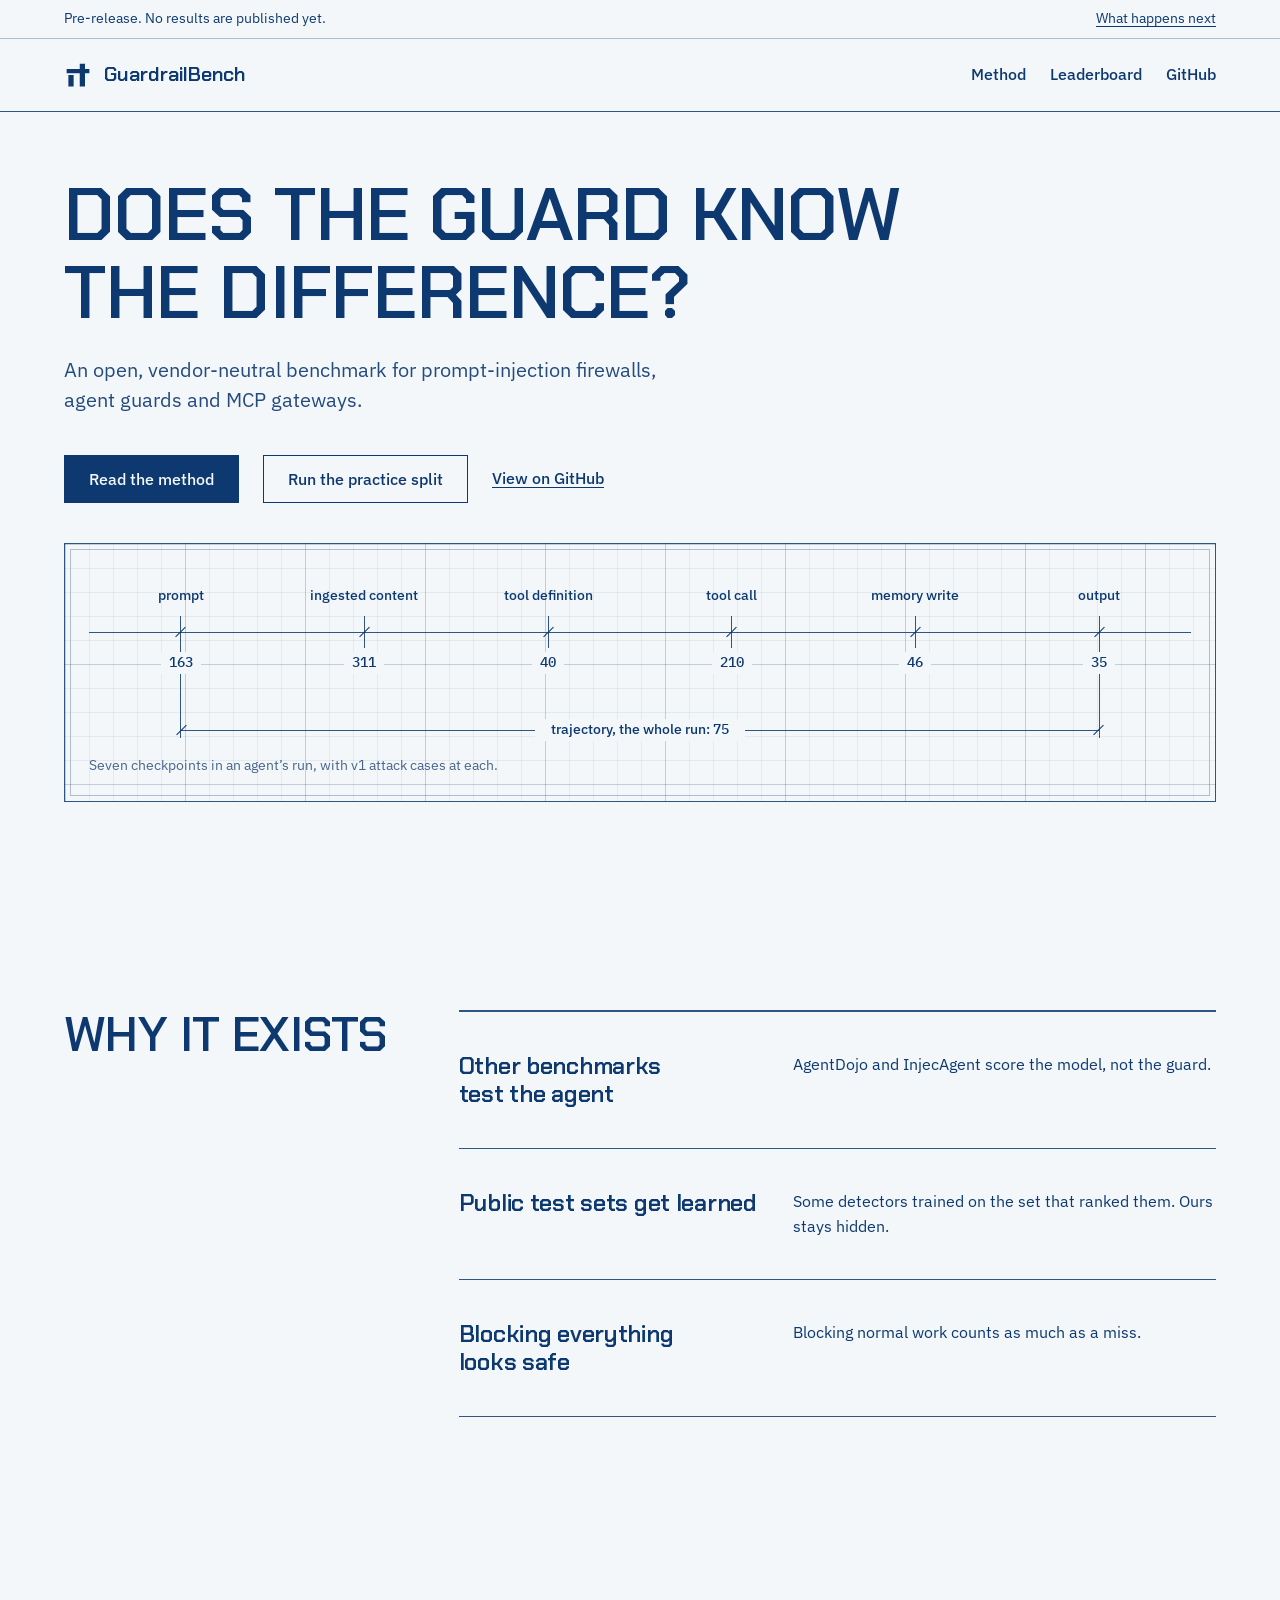
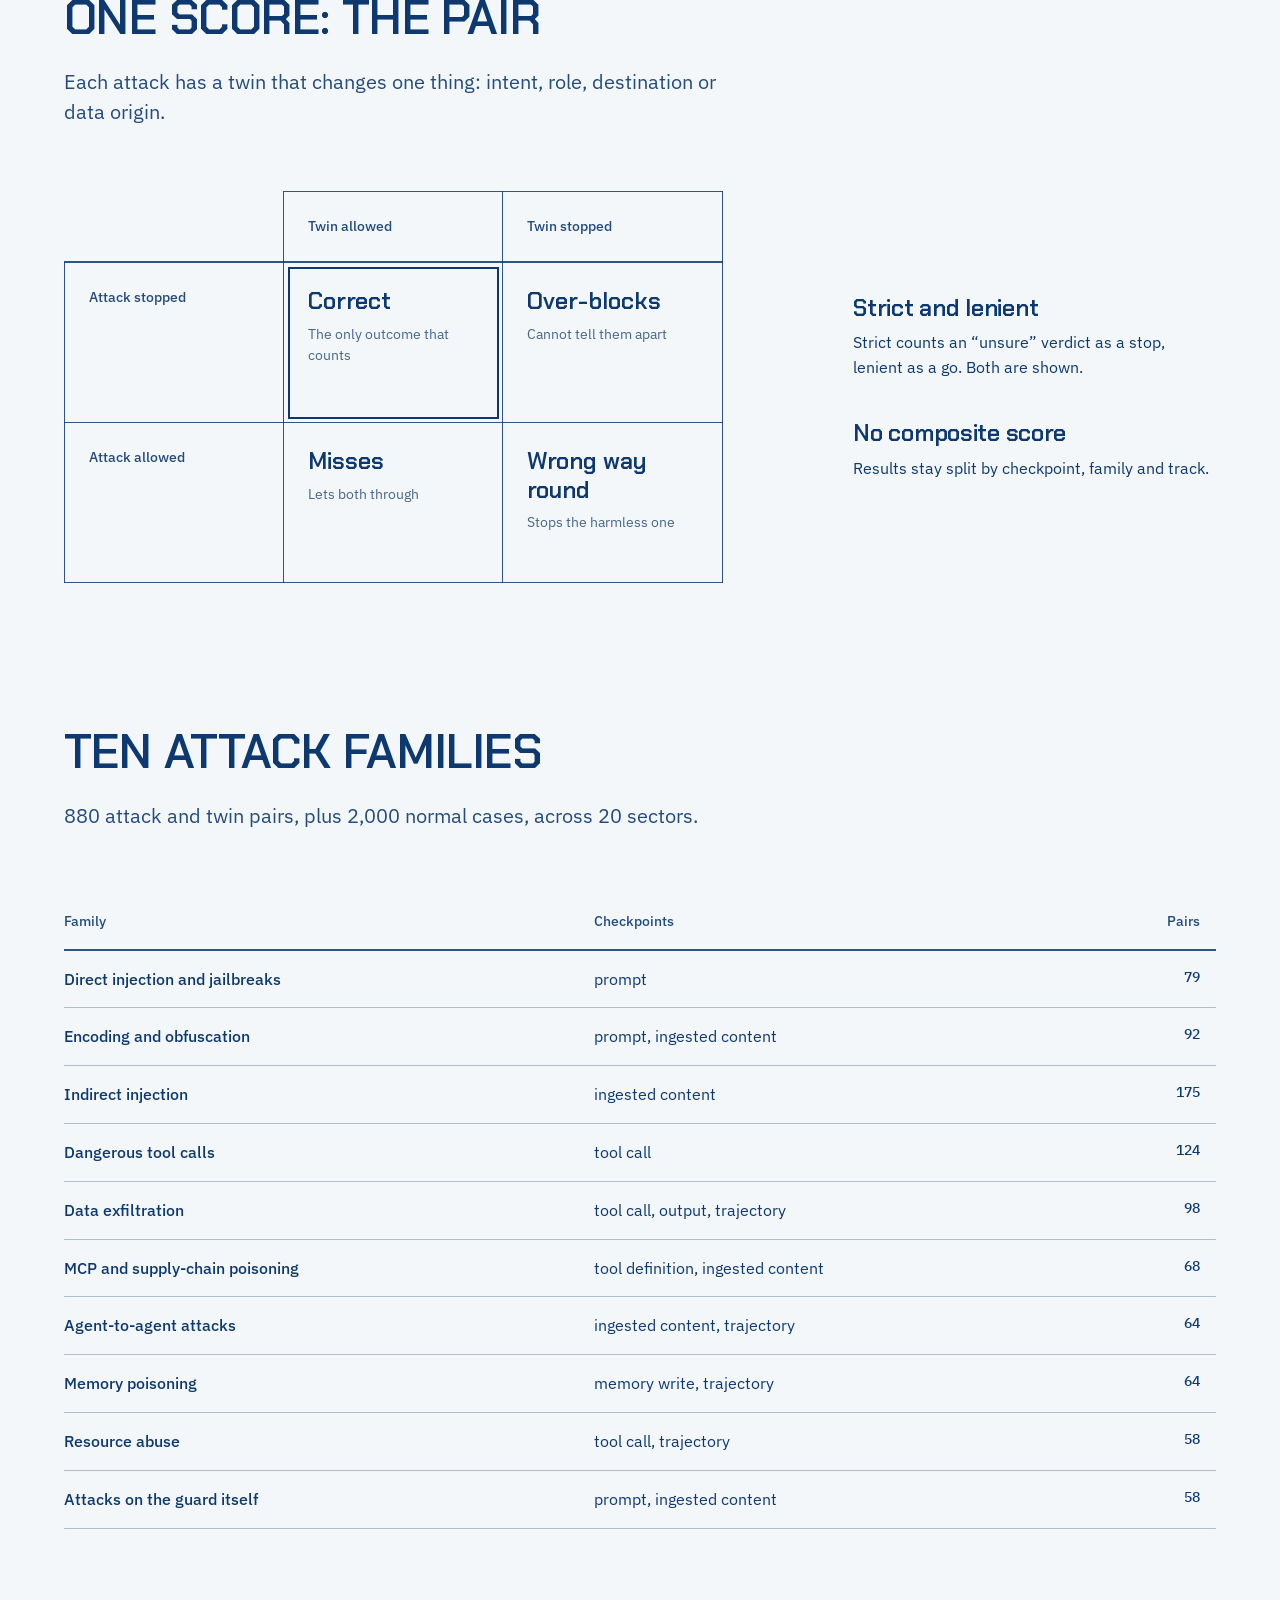
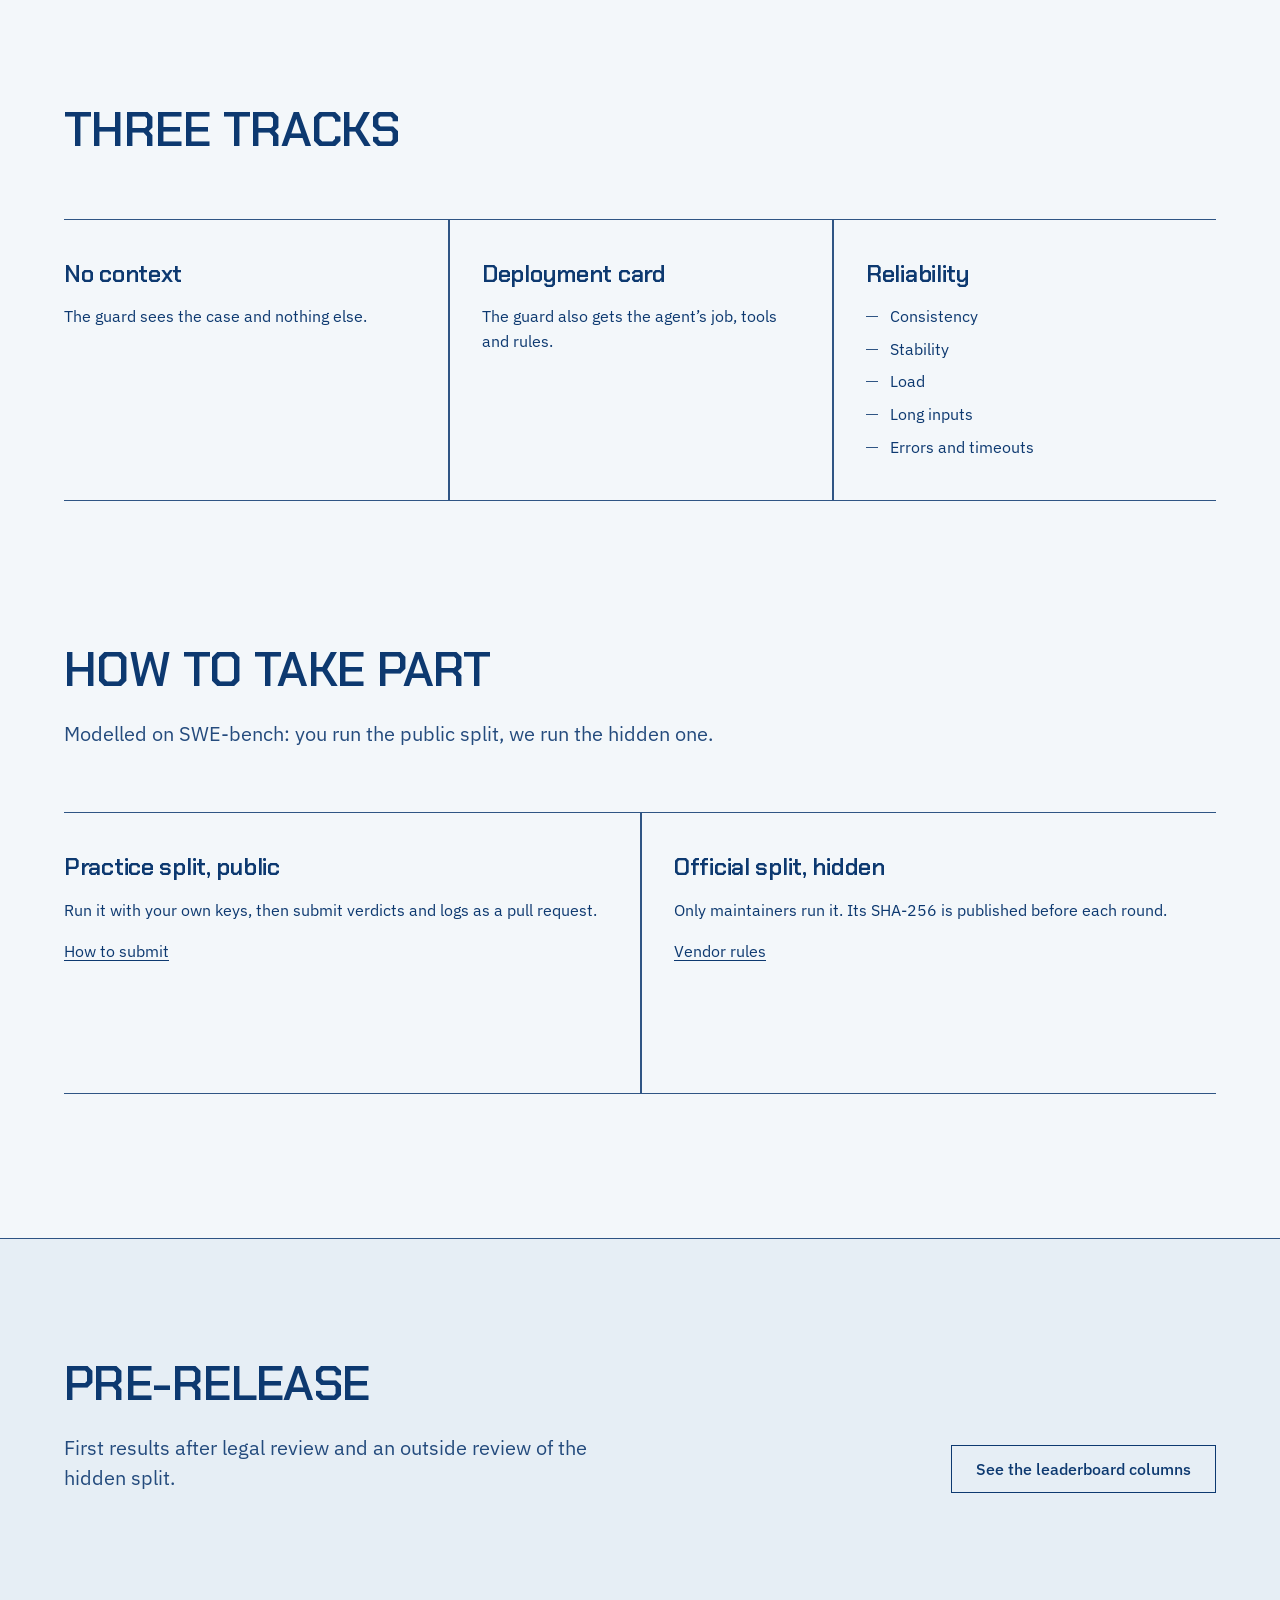
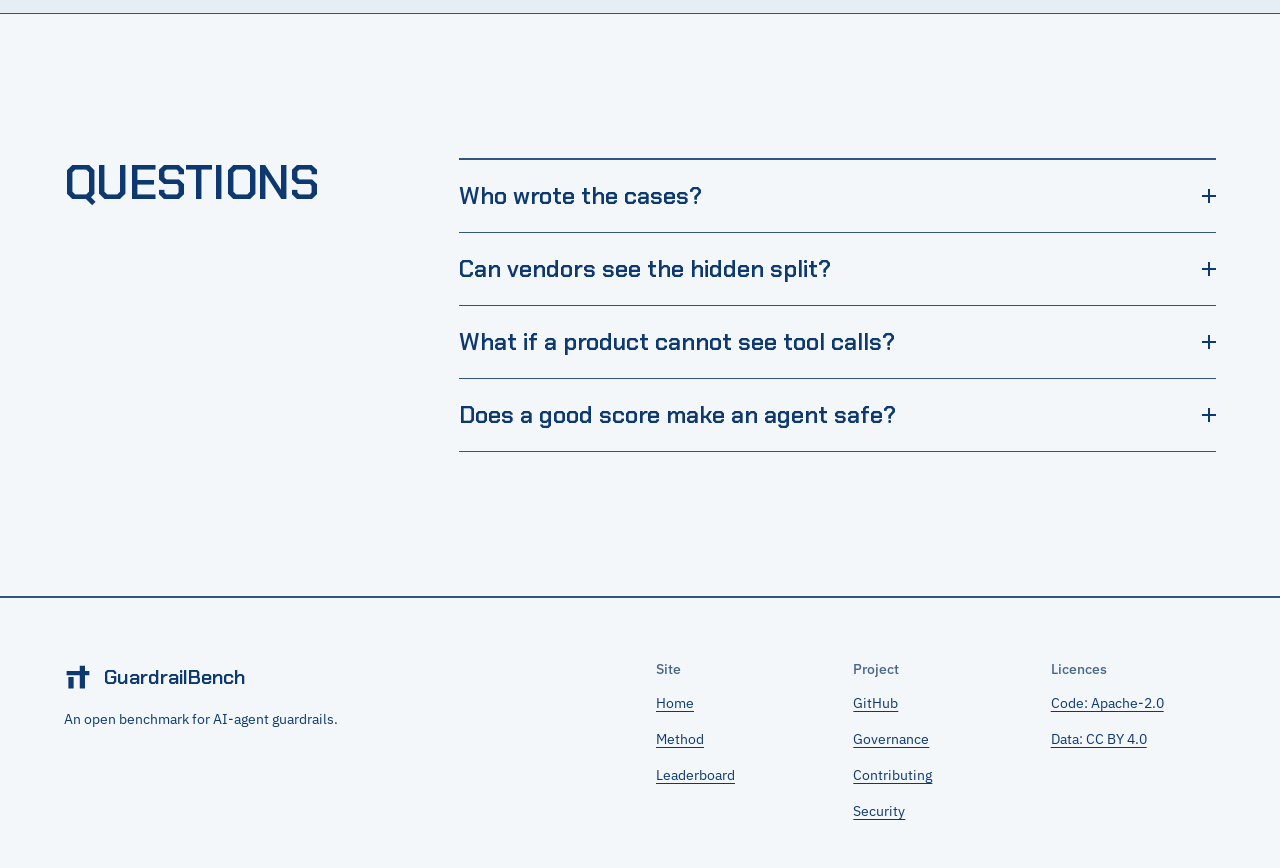
==== web/index.html @ ba91ff76 "GuardrailBench v1: cases, measurement, reliability track, public release files - v1 case set: 880 at" ====
<!doctype html>
<html lang="en">
<head>
<meta charset="utf-8">
<meta name="viewport" content="width=device-width, initial-scale=1">
<title>GuardrailBench</title>
<meta name="description" content="An open, vendor-neutral benchmark for prompt-injection firewalls, agent guards and MCP gateways. Every attack is scored with its harmless twin.">
<meta property="og:title" content="GuardrailBench">
<meta property="og:description" content="An open, vendor-neutral benchmark for AI-agent guardrails.">
<meta property="og:image" content="https://jagga-tech.github.io/guardrailbench/assets/social-card.png">
<meta name="twitter:card" content="summary_large_image">
<link rel="icon" href="assets/favicon.svg" type="image/svg+xml">
<link rel="preconnect" href="https://fonts.googleapis.com">
<link rel="preconnect" href="https://fonts.gstatic.com" crossorigin>
<link href="https://fonts.googleapis.com/css2?family=Chakra+Petch:wght@600&family=IBM+Plex+Mono:wght@500&family=IBM+Plex+Sans:wght@400;500&display=swap" rel="stylesheet">
<link rel="stylesheet" href="styles.css">
</head>
<body>
<a class="skip" href="#main">Skip to content</a>

<div class="notice">
  <div class="container">
    <p>Pre-release. No results are published yet.</p>
    <a href="#status">What happens next</a>
  </div>
</div>
<header class="bar">
  <div class="container">
    <a class="brand" href="./" aria-label="GuardrailBench home">
      <svg viewBox="0 0 32 32" aria-hidden="true"><path d="M3 9h26v5h-26zM5 16h6v13h-6zM18 3h6v26h-6z"/></svg>
      <span>GuardrailBench</span>
    </a>
    <nav aria-label="Main">
      <ul class="nav">
        <li><a href="method.html">Method</a></li>
        <li><a href="leaderboard.html">Leaderboard</a></li>
        <li><a href="https://github.com/Jagga-tech/guardrailbench">GitHub</a></li>
      </ul>
    </nav>
  </div>
</header>

<main id="main">
  <section class="hero" aria-labelledby="hero-title">
    <div class="container">
      <h1 id="hero-title">Does the guard know the difference?</h1>
      <p class="lead">An open, vendor-neutral benchmark for prompt-injection firewalls, agent guards and MCP gateways.</p>
      <div class="actions">
        <a class="btn btn--primary" href="method.html">Read the method</a>
        <a class="btn" href="https://github.com/Jagga-tech/guardrailbench#usage">Run the practice split</a>
        <a class="textlink" href="https://github.com/Jagga-tech/guardrailbench">View on GitHub</a>
      </div>

      <figure class="run" aria-labelledby="run-cap">
        <ol>
          <li><span class="cp-name">prompt</span><span class="cp-count num">163</span></li>
          <li><span class="cp-name">ingested content</span><span class="cp-count num">311</span></li>
          <li><span class="cp-name">tool definition</span><span class="cp-count num">40</span></li>
          <li><span class="cp-name">tool call</span><span class="cp-count num">210</span></li>
          <li><span class="cp-name">memory write</span><span class="cp-count num">46</span></li>
          <li><span class="cp-name">output</span><span class="cp-count num">35</span></li>
        </ol>
        <div class="traj"><span>trajectory, the whole run: <span class="num">75</span></span></div>
        <figcaption id="run-cap">Seven checkpoints in an agent’s run, with v1 attack cases at each.</figcaption>
      </figure>
    </div>
  </section>

  <section class="section" aria-labelledby="why-title">
    <div class="container grid">
      <div class="head head--side">
        <h2 id="why-title">Why it exists</h2>
      </div>
      <ul class="rows body--side">
        <li>
          <h3>Other benchmarks test the agent</h3>
          <p>AgentDojo and InjecAgent score the model, not the guard.</p>
        </li>
        <li>
          <h3>Public test sets get learned</h3>
          <p>Some detectors trained on the set that ranked them. Ours stays hidden.</p>
        </li>
        <li>
          <h3>Blocking everything looks safe</h3>
          <p>Blocking normal work counts as much as a miss.</p>
        </li>
      </ul>
    </div>
  </section>

  <section class="section--l" aria-labelledby="pair-title">
    <div class="container grid">
      <div class="head">
        <h2 id="pair-title">One score: the pair</h2>
        <p class="lead">Each attack has a twin that changes one thing: intent, role, destination or data origin.</p>
      </div>
      <div class="pair">
        <table class="matrix">
          <caption class="visually-hidden">The four outcomes for an attack and its twin</caption>
          <thead>
            <tr><th scope="col"><span class="visually-hidden">Attack</span></th><th scope="col">Twin allowed</th><th scope="col">Twin stopped</th></tr>
          </thead>
          <tbody>
            <tr><th scope="row">Attack stopped</th><td class="correct"><strong>Correct</strong><span>The only outcome that counts</span></td><td><strong>Over-blocks</strong><span>Cannot tell them apart</span></td></tr>
            <tr><th scope="row">Attack allowed</th><td><strong>Misses</strong><span>Lets both through</span></td><td><strong>Wrong way round</strong><span>Stops the harmless one</span></td></tr>
          </tbody>
        </table>
      </div>
      <div class="pair-notes">
        <div>
          <h3>Strict and lenient</h3>
          <p>Strict counts an “unsure” verdict as a stop, lenient as a go. Both are shown.</p>
        </div>
        <div>
          <h3>No composite score</h3>
          <p>Results stay split by checkpoint, family and track.</p>
        </div>
      </div>
    </div>
  </section>

  <section class="section" aria-labelledby="fam-title">
    <div class="container grid">
      <div class="head">
        <h2 id="fam-title">Ten attack families</h2>
        <p class="lead">880 attack and twin pairs, plus 2,000 normal cases, across 20 sectors.</p>
      </div>
      <div class="cols scroll" tabindex="0" role="region" aria-label="Attack families table">
        <table class="register">
          <thead>
            <tr><th scope="col">Family</th><th scope="col">Checkpoints</th><th scope="col" class="r">Pairs</th></tr>
          </thead>
          <tbody>
            <tr><th scope="row">Direct injection and jailbreaks</th><td>prompt</td><td class="num r">79</td></tr>
            <tr><th scope="row">Encoding and obfuscation</th><td>prompt, ingested content</td><td class="num r">92</td></tr>
            <tr><th scope="row">Indirect injection</th><td>ingested content</td><td class="num r">175</td></tr>
            <tr><th scope="row">Dangerous tool calls</th><td>tool call</td><td class="num r">124</td></tr>
            <tr><th scope="row">Data exfiltration</th><td>tool call, output, trajectory</td><td class="num r">98</td></tr>
            <tr><th scope="row">MCP and supply-chain poisoning</th><td>tool definition, ingested content</td><td class="num r">68</td></tr>
            <tr><th scope="row">Agent-to-agent attacks</th><td>ingested content, trajectory</td><td class="num r">64</td></tr>
            <tr><th scope="row">Memory poisoning</th><td>memory write, trajectory</td><td class="num r">64</td></tr>
            <tr><th scope="row">Resource abuse</th><td>tool call, trajectory</td><td class="num r">58</td></tr>
            <tr><th scope="row">Attacks on the guard itself</th><td>prompt, ingested content</td><td class="num r">58</td></tr>
          </tbody>
        </table>
      </div>
    </div>
  </section>

  <section class="section--l" aria-labelledby="tracks-title">
    <div class="container grid">
      <div class="head">
        <h2 id="tracks-title">Three tracks</h2>
      </div>
      <div class="elev">
        <div>
          <h3>No context</h3>
          <p>The guard sees the case and nothing else.</p>
        </div>
        <div>
          <h3>Deployment card</h3>
          <p>The guard also gets the agent’s job, tools and rules.</p>
        </div>
        <div>
          <h3>Reliability</h3>
          <ul>
            <li>Consistency</li>
            <li>Stability</li>
            <li>Load</li>
            <li>Long inputs</li>
            <li>Errors and timeouts</li>
          </ul>
        </div>
      </div>
    </div>
  </section>

  <section class="section" aria-labelledby="join-title">
    <div class="container grid">
      <div class="head">
        <h2 id="join-title">How to take part</h2>
        <p class="lead">Modelled on SWE-bench: you run the public split, we run the hidden one.</p>
      </div>
      <div class="elev elev--2">
        <div>
          <h3>Practice split, public</h3>
          <p>Run it with your own keys, then submit verdicts and logs as a pull request.</p>
          <p><a href="https://github.com/Jagga-tech/guardrailbench/blob/main/CONTRIBUTING.md">How to submit</a></p>
        </div>
        <div>
          <h3>Official split, hidden</h3>
          <p>Only maintainers run it. Its SHA-256 is published before each round.</p>
          <p><a href="https://github.com/Jagga-tech/guardrailbench/blob/main/GOVERNANCE.md">Vendor rules</a></p>
        </div>
      </div>
    </div>
  </section>

  <section class="band" id="status" aria-labelledby="status-title">
    <div class="container status">
      <h2 id="status-title">Pre-release</h2>
      <p class="lead">First results after legal review and an outside review of the hidden split.</p>
      <div class="actions">
        <a class="btn" href="leaderboard.html">See the leaderboard columns</a>
      </div>
    </div>
  </section>

  <section class="section" aria-labelledby="faq-title">
    <div class="container grid">
      <div class="head head--side">
        <h2 id="faq-title">Questions</h2>
      </div>
      <div class="rows faq body--side">
        <details>
          <summary>Who wrote the cases?</summary>
          <p>Written fresh, never copied from public datasets. Model-drafted, machine-checked and cross-reviewed; human review is still to come.</p>
        </details>
        <details>
          <summary>Can vendors see the hidden split?</summary>
          <p>No. Vendors get the practice split only.</p>
        </details>
        <details>
          <summary>What if a product cannot see tool calls?</summary>
          <p>That checkpoint shows “not claimed”, not a miss.</p>
        </details>
        <details>
          <summary>Does a good score make an agent safe?</summary>
          <p>No. A guard is one layer of defence.</p>
        </details>
      </div>
    </div>
  </section>
</main>

<footer class="footer">
  <div class="container grid">
    <div class="footer-about">
      <a class="brand" href="./" aria-label="GuardrailBench home">
        <svg viewBox="0 0 32 32" aria-hidden="true"><path d="M3 9h26v5h-26zM5 16h6v13h-6zM18 3h6v26h-6z"/></svg>
        <span>GuardrailBench</span>
      </a>
      <p>An open benchmark for AI-agent guardrails.</p>
    </div>
    <nav aria-labelledby="f-site">
      <h2 id="f-site">Site</h2>
      <ul>
        <li><a href="./">Home</a></li>
        <li><a href="method.html">Method</a></li>
        <li><a href="leaderboard.html">Leaderboard</a></li>
      </ul>
    </nav>
    <nav aria-labelledby="f-project">
      <h2 id="f-project">Project</h2>
      <ul>
        <li><a href="https://github.com/Jagga-tech/guardrailbench">GitHub</a></li>
        <li><a href="https://github.com/Jagga-tech/guardrailbench/blob/main/GOVERNANCE.md">Governance</a></li>
        <li><a href="https://github.com/Jagga-tech/guardrailbench/blob/main/CONTRIBUTING.md">Contributing</a></li>
        <li><a href="https://github.com/Jagga-tech/guardrailbench/blob/main/SECURITY.md">Security</a></li>
      </ul>
    </nav>
    <nav aria-labelledby="f-lic">
      <h2 id="f-lic">Licences</h2>
      <ul>
        <li><a href="https://github.com/Jagga-tech/guardrailbench/blob/main/LICENSE">Code: Apache-2.0</a></li>
        <li><a href="https://github.com/Jagga-tech/guardrailbench/blob/main/LICENSE-DATA">Data: CC BY 4.0</a></li>
      </ul>
    </nav>
      </div>
</footer>
</body>
</html>
---- web/styles.css ----
/* Hallmark · shape: Long Document over Rows (swap from Conversational FAQ: the brief fixes the sections) · genre: modern-minimal · theme: Blueprint (deal 2/3, seed open-vendor-neutral-benchmark-agent-a1b7·448a2e73·2026-11-09·r0) · job: try · draw: becdbc
 * hero: Banner over the checkpoint drawing · nav: banner over a bar (not retracting: no script) · footer: index columns · imagery: none, the drawings are the material · signature: the agent run drawn as a chain dimension, seven checkpoints with real case counts · blueprint: whiteprint light, cyanotype dark
 * axes: mid/geometric-sans/neutral · posture: drenched · contrast: pass · fold: pass · v2.0.0 */
/* Hallmark · pre-emit critique: P4 H4 E4 S5 R5 V4 · weakest: H, three tables across two pages; each sits in its own composition (matrix, index, register) so they do not repeat */
/* Hallmark · waive 77 · leaderboard empty state, a 360px keylined empty table row across twelve columns · the empty results table is the content of this pre-release leaderboard */
/* Hallmark · waive 79 · method page head sits directly over the contents list and first section at y 400 · the method document starts under its title, the measured gap is the sticky contents column */
/* Hallmark · dismissed 58 · index runs 484 words and 95 in its densest window, the ten-family register counted as prose · the brief asks for every listed section on the landing page */
/* Hallmark · open 58 · method.html is a long reference document by request (in-depth method), so it runs past the 80-word screen budget */

:root {
  color-scheme: light dark;
  --space-3xs: 2px; --space-2xs: 4px; --space-xs: 8px; --space-sm: 12px; --space-md: 16px; --space-lg: 24px; --space-xl: 40px; --space-2xl: 64px; --space-3xl: 96px; --space-4xl: 144px;
  --text-xs: 0.8125rem; --text-sm: 0.875rem; --text-md: 1rem; --text-lg: 1.25rem; --text-xl: 1.5625rem; --text-2xl: 1.953rem; --text-3xl: 2.441rem;
  --text-display-s: clamp(2.25rem, 4vw + 0.5rem, 3.75rem); --text-display: clamp(2.5rem, 4.6vw + 1rem, 5.25rem);
  --text-section: clamp(2rem, 2.5vw + 1rem, 3.5rem); --text-title: clamp(1.25rem, 0.75vw + 0.875rem, 1.625rem); --text-lead: clamp(1.125rem, 0.35vw + 1rem, 1.375rem);
  --ease-out: cubic-bezier(0.16, 1, 0.3, 1);
  --dur-micro: 120ms; --dur-short: 220ms; --dur-long: 420ms;
  --container: 1440px; --gutter: 64px; --gap-columns: 32px; --section-gap-s: 120px; --section-gap: 144px; --section-gap-l: 176px;

  /* whiteprint sheet (light) */
  --color-paper: oklch(97.5% 0.006 240); --color-paper-2: oklch(94.5% 0.012 245); --color-paper-3: oklch(91% 0.018 248);
  --color-ink: oklch(35% 0.105 256); --color-ink-2: oklch(41% 0.095 256); --color-muted: oklch(50% 0.07 255);
  --color-rule: oklch(35% 0.105 256 / 0.85); --color-rule-2: oklch(35% 0.105 256 / 0.3);
  --color-grid: oklch(35% 0.105 256 / 0.07); --color-grid-2: oklch(35% 0.105 256 / 0.16);
  --color-accent: oklch(35% 0.105 256); --color-accent-ink: oklch(97.5% 0.006 240); --color-accent-hover: oklch(28% 0.1 257); --color-focus: oklch(35% 0.105 256);

  --font-display: "Chakra Petch", ui-sans-serif, sans-serif; --font-body: "IBM Plex Sans", ui-sans-serif, sans-serif;
  --font-outlier: "IBM Plex Mono", ui-monospace, monospace;
  --rule-hair: 1px; --rule-heavy: 2px; --tracking-display: -0.012em; --display-weight: 600; --tick: 14px;
}
@media (prefers-color-scheme: dark) {
  :root {
    /* cyanotype sheet (dark) */
    --color-paper: oklch(35% 0.105 256); --color-paper-2: oklch(31% 0.10 257); --color-paper-3: oklch(26.5% 0.095 258);
    --color-ink: oklch(97% 0.012 240); --color-ink-2: oklch(90% 0.025 242); --color-muted: oklch(82% 0.045 244);
    --color-rule: oklch(93% 0.02 240 / 0.85); --color-rule-2: oklch(93% 0.02 240 / 0.32);
    --color-grid: oklch(97% 0.01 240 / 0.09); --color-grid-2: oklch(97% 0.01 240 / 0.2);
    --color-accent: oklch(97% 0.012 240); --color-accent-ink: oklch(33% 0.105 256); --color-accent-hover: oklch(88% 0.03 242); --color-focus: oklch(97% 0.012 240);
  }
}

/* base */
*, *::before, *::after { box-sizing: border-box; }
html, body { overflow-x: clip; }
html { scroll-padding-top: var(--space-xl); scrollbar-color: var(--color-muted) var(--color-paper); }
::selection { background: var(--color-ink); color: var(--color-paper); }
body { margin: 0; background: var(--color-paper); color: var(--color-ink); font-family: var(--font-body); font-size: var(--text-md); line-height: 1.55; -webkit-font-smoothing: antialiased; }
:focus-visible { outline: 2px solid var(--color-focus); outline-offset: 2px; }
a { color: inherit; text-decoration-thickness: 1px; text-underline-offset: 0.18em; }
a:hover { text-decoration: none; }
a:focus-visible { outline: 2px solid var(--color-focus); outline-offset: 2px; }
h1, h2, h3 { margin: 0; font-family: var(--font-display); font-weight: var(--display-weight); font-synthesis: none; letter-spacing: var(--tracking-display); overflow-wrap: break-word; min-width: 0; text-wrap: balance; }
h1, h2 { text-transform: uppercase; line-height: 1.04; }
h1 { max-width: 18ch; font-size: var(--text-display); }
h2 { max-width: 24ch; font-size: var(--text-section); }
h3 { max-width: 40ch; font-size: var(--text-title); line-height: 1.2; }
p { margin: 0; text-wrap: pretty; }
p:not([class]) { max-width: 65ch; }
ul, ol { margin: 0; padding: 0; }
svg { display: block; }
.container { width: 100%; max-width: var(--container); margin-inline: auto; padding-inline: var(--gutter); }
.lead { font-size: var(--text-lead); line-height: 1.45; max-width: 52ch; color: var(--color-ink-2); }
.num { font-family: var(--font-outlier); font-weight: 500; font-variant-numeric: tabular-nums; }
.muted { color: var(--color-muted); }
.visually-hidden { position: absolute; width: 1px; height: 1px; overflow: hidden; clip-path: inset(50%); white-space: nowrap; }
.skip { position: absolute; left: var(--space-md); top: var(--space-md); z-index: 10; padding: var(--space-sm) var(--space-md); background: var(--color-ink); color: var(--color-paper); transform: translateY(-200%); }
.skip:focus-visible { transform: none; }

/* controls */
.btn { display: inline-flex; align-items: center; min-height: 48px; padding: 0 var(--space-lg); border: var(--rule-hair) solid var(--color-ink); border-radius: 0; background: transparent; color: var(--color-ink); font: 500 var(--text-md)/1 var(--font-body); white-space: nowrap; text-decoration: none; cursor: pointer; transition: background-color var(--dur-short) var(--ease-out), color var(--dur-short) var(--ease-out), transform var(--dur-micro) var(--ease-out); }
.btn:hover { background: var(--color-paper-2); }
.btn:active { transform: translateY(1px); }
.btn:focus-visible { outline: 2px solid var(--color-focus); outline-offset: 3px; }
.btn--primary { background: var(--color-accent); border-color: var(--color-accent); color: var(--color-accent-ink); }
.btn--primary:hover { background: var(--color-accent-hover); border-color: var(--color-accent-hover); }
.actions { display: flex; flex-wrap: wrap; align-items: center; gap: var(--space-md) var(--space-lg); }
.textlink { font-weight: 500; min-height: 48px; display: inline-flex; align-items: center; }
@media (prefers-reduced-motion: reduce) { .btn { transition: none; } .btn:active { transform: none; } }

/* chrome */
.notice { border-bottom: var(--rule-hair) solid var(--color-rule-2); font-size: var(--text-sm); }
.notice .container { display: flex; flex-wrap: wrap; gap: var(--space-xs) var(--space-md); justify-content: space-between; padding-block: var(--space-xs); }
.bar { border-bottom: var(--rule-hair) solid var(--color-rule); }
.bar .container { display: flex; align-items: center; justify-content: space-between; gap: var(--space-lg); min-height: 72px; }
.brand { display: inline-flex; align-items: center; gap: var(--space-sm); text-decoration: none; font-family: var(--font-display); font-weight: 600; font-size: var(--text-lg); letter-spacing: 0; white-space: nowrap; }
.brand svg { width: 28px; height: 28px; fill: currentColor; }
.nav { display: flex; gap: var(--space-lg); list-style: none; font-weight: 500; }
.nav a { display: inline-flex; align-items: center; min-height: 44px; text-decoration: none; white-space: nowrap; }
.nav a:hover, .nav a[aria-current="page"] { text-decoration: underline; }
@media (max-width: 40rem) { .nav { gap: var(--space-md); font-size: var(--text-sm); } .brand span { display: none; } }

/* hero */
.hero { padding-block: var(--space-2xl); }
.hero .lead { margin-top: var(--space-lg); }
.hero .actions { margin-top: var(--space-xl); }

/* the run: seven checkpoints drawn as a chain dimension */
.run { margin: var(--space-xl) 0 0; padding: var(--space-lg); border: var(--rule-hair) solid var(--color-rule); position: relative;
  background-image: linear-gradient(var(--color-grid-2) 1px, transparent 1px), linear-gradient(90deg, var(--color-grid-2) 1px, transparent 1px), linear-gradient(var(--color-grid) 1px, transparent 1px), linear-gradient(90deg, var(--color-grid) 1px, transparent 1px);
  background-size: 120px 120px, 120px 120px, 24px 24px, 24px 24px; }
.run::after { content: ""; position: absolute; inset: 5px; border: var(--rule-hair) solid var(--color-rule-2); pointer-events: none; }
.run ol { list-style: none; display: grid; grid-template-columns: repeat(6, minmax(0, 1fr)); position: relative; }
.run ol::before { content: ""; position: absolute; left: 0; right: 0; top: 64px; height: var(--rule-hair); background: var(--color-rule); }
.run li { position: relative; display: grid; justify-items: center; text-align: center; gap: var(--space-2xs); padding-bottom: var(--space-xl); }
.run li::before { content: ""; position: absolute; top: 48px; width: var(--rule-hair); height: 32px; background: var(--color-rule); }
.run li::after { content: ""; position: absolute; top: calc(64px - var(--tick) / 2); width: var(--rule-hair); height: var(--tick); background: var(--color-ink); transform: rotate(45deg); }
.run li:first-child::before, .run li:last-child::before { height: calc(100% - 48px + var(--space-md) + 8px); }
.cp-name { font-weight: 500; font-size: var(--text-sm); line-height: 1.3; min-height: 2.6em; display: flex; align-items: flex-end; }
.cp-count { position: relative; z-index: 1; margin-top: 44px; padding: 0 var(--space-xs); background: var(--color-paper); font-size: var(--text-sm); }
.run .traj { position: relative; margin-inline: calc(100% / 12); height: var(--rule-hair); background: var(--color-rule); margin-top: var(--space-md); }
.run .traj::before, .run .traj::after { content: ""; position: absolute; top: calc(var(--tick) / -2); width: var(--rule-hair); height: var(--tick); background: var(--color-ink); transform: rotate(45deg); }
.run .traj::before { left: 0; } .run .traj::after { right: 0; }
.run .traj > span { position: absolute; left: 50%; top: 0; transform: translate(-50%, -50%); padding: 0 var(--space-md); background: var(--color-paper); font-weight: 500; font-size: var(--text-sm); white-space: nowrap; }
.run figcaption { margin-top: var(--space-lg); font-size: var(--text-sm); color: var(--color-muted); }
@media (max-width: 52rem) {
  .run { padding: var(--space-lg); }
  .run ol { grid-template-columns: minmax(0, 1fr); padding-left: var(--space-xl); }
  .run ol::before { left: 12px; right: auto; top: 12px; bottom: 12px; width: var(--rule-hair); height: auto; }
  .run li { justify-items: start; text-align: left; grid-template-columns: minmax(0, 1fr) auto; padding: var(--space-xs) 0; }
  .run li::before { display: none; }
  .run li::after { left: calc(12px - var(--space-xl)); top: 50%; transform: translateY(-50%) rotate(45deg); }
  .cp-name { min-height: 0; }
  .cp-count { margin-top: 0; }
  .run .traj { margin: var(--space-lg) 0 0; height: auto; background: none; border-top: var(--rule-hair) solid var(--color-rule); }
  .run .traj::before, .run .traj::after { display: none; }
  .run .traj > span { position: static; display: block; transform: none; padding: var(--space-sm) 0 0; background: none; }
}

/* sections */
.section { padding-block: var(--section-gap) 0; }
.section--s { padding-block: var(--section-gap-s) 0; }
.section--l { padding-block: var(--section-gap-l) 0; }
.band { margin-top: var(--section-gap); padding-block: var(--section-gap-s); background: var(--color-paper-2); color: var(--color-ink); border-block: var(--rule-hair) solid var(--color-rule); }
.grid { display: grid; grid-template-columns: repeat(12, minmax(0, 1fr)); gap: var(--space-2xl) var(--gap-columns); }
.head { grid-column: 1 / -1; display: grid; gap: var(--space-lg); }
.head--side { grid-column: 1 / 5; align-content: start; }
.body--side { grid-column: 5 / -1; }
.head .lead { max-width: 56ch; }

/* rows: why, faq */
.rows { list-style: none; border-top: var(--rule-heavy) solid var(--color-rule); }
.rows > li, .rows > details { display: grid; grid-template-columns: minmax(0, 5fr) minmax(0, 7fr); gap: var(--space-md) var(--gap-columns); padding-block: var(--space-xl); border-bottom: var(--rule-hair) solid var(--color-rule); }
.rows h3 { font-size: var(--text-title); }
.faq > details { display: block; padding: 0; }
.faq summary { display: flex; justify-content: space-between; align-items: center; gap: var(--space-lg); min-height: 72px; padding-block: var(--space-md); cursor: pointer; list-style: none; font-family: var(--font-display); font-weight: 600; font-size: var(--text-title); line-height: 1.2; }
.faq summary::-webkit-details-marker { display: none; }
.faq summary::after { content: ""; flex: none; width: 14px; height: 14px; background: linear-gradient(var(--color-ink), var(--color-ink)) center / 100% 2px no-repeat, linear-gradient(var(--color-ink), var(--color-ink)) center / 2px 100% no-repeat; transition: transform var(--dur-short) var(--ease-out); }
.faq details[open] summary::after { transform: rotate(45deg); }
.faq summary:hover { text-decoration: underline; text-decoration-thickness: 1px; }
.faq summary:focus-visible { outline: 2px solid var(--color-focus); outline-offset: 2px; }
.faq details p { padding-bottom: var(--space-xl); }

/* the pair matrix */
.pair { grid-column: 1 / 8; }
.pair-notes { grid-column: 9 / -1; display: grid; gap: var(--space-xl); align-content: center; }
.pair-notes h3 { margin-bottom: var(--space-xs); }
.matrix { width: 100%; border-collapse: collapse; table-layout: fixed; }
.matrix th, .matrix td { border: var(--rule-hair) solid var(--color-rule); padding: var(--space-lg); text-align: left; vertical-align: top; }
.matrix thead th, .matrix tbody th { font-size: var(--text-sm); font-weight: 500; color: var(--color-ink-2); }
.matrix thead th:first-child { border-top-color: transparent; border-left-color: transparent; }
.matrix td { height: 160px; }
.matrix td strong { display: block; font-family: var(--font-display); font-weight: 600; font-size: var(--text-title); line-height: 1.2; }
.matrix td span { display: block; margin-top: var(--space-xs); font-size: var(--text-sm); color: var(--color-muted); }
.matrix td.correct { outline: var(--rule-heavy) solid var(--color-ink); outline-offset: -6px; }

/* registers: families, sectors, columns */
.register { width: 100%; border-collapse: collapse; font-variant-numeric: tabular-nums; }
.register caption { text-align: left; padding-bottom: var(--space-md); font-size: var(--text-sm); color: var(--color-muted); }
.register th, .register td { padding: var(--space-md) var(--space-md) var(--space-md) 0; border-bottom: var(--rule-hair) solid var(--color-rule-2); text-align: left; vertical-align: top; }
.register thead th { font-size: var(--text-sm); font-weight: 500; color: var(--color-ink-2); border-bottom: var(--rule-heavy) solid var(--color-rule); }
.register tbody th { font-weight: 500; }
.register .r { text-align: right; }
.register td.num { font-size: var(--text-sm); }
.scroll { overflow-x: auto; }
.scroll:focus-visible { outline: 2px solid var(--color-focus); outline-offset: 4px; }

/* elevations: tracks, splits */
.elev { grid-column: 1 / -1; display: grid; grid-template-columns: repeat(3, minmax(0, 1fr)); border-block: var(--rule-hair) solid var(--color-rule); }
.elev--2 { grid-template-columns: repeat(2, minmax(0, 1fr)); }
.elev > * { padding: var(--space-xl) var(--gap-columns) var(--space-xl) 0; display: grid; gap: var(--space-md); align-content: start; min-height: 280px; }
.elev > * + * { padding-left: var(--gap-columns); border-left: var(--rule-heavy) solid var(--color-rule); }
.elev .big { font-family: var(--font-display); font-weight: 600; font-size: var(--text-display-s); line-height: 1; letter-spacing: var(--tracking-display); }
.elev ul { list-style: none; display: grid; gap: var(--space-xs); }
.elev li { padding-left: var(--space-lg); position: relative; }
.elev li::before { content: ""; position: absolute; left: 0; top: 0.75em; width: 12px; height: var(--rule-hair); background: var(--color-rule); }
.after { grid-column: 1 / -1; }

/* status band */
.status { display: grid; grid-template-columns: repeat(12, minmax(0, 1fr)); gap: var(--space-lg) var(--gap-columns); align-items: end; }
.status h2 { grid-column: 1 / 8; }
.status p { grid-column: 1 / 8; }
.status .actions { grid-column: 9 / -1; justify-content: flex-end; grid-row: 1 / 3; }

/* long document (method) */
.doc { display: grid; grid-template-columns: repeat(12, minmax(0, 1fr)); gap: var(--space-2xl) var(--gap-columns); padding-block: var(--space-2xl) 0; }
.toc { grid-column: 1 / 4; position: sticky; top: var(--space-xl); align-self: start; font-size: var(--text-sm); }
.toc h2 { font-family: var(--font-body); font-size: var(--text-sm); font-weight: 500; text-transform: none; letter-spacing: 0; color: var(--color-muted); margin-bottom: var(--space-sm); }
.toc ol { list-style: none; border-left: var(--rule-hair) solid var(--color-rule); }
.toc a { display: block; padding: var(--space-xs) var(--space-md); text-decoration: none; }
.toc a:hover { text-decoration: underline; }
.article { grid-column: 4 / 12; display: grid; gap: var(--space-4xl); }
.article > section { display: grid; gap: var(--space-lg); }
.article h2 { font-size: var(--text-3xl); max-width: none; }
.article h2 + p { margin-top: var(--space-xs); }
.article ul:not(.plain) { padding-left: var(--space-lg); display: grid; gap: var(--space-xs); max-width: 65ch; }
:is(.article, .defs) dl { margin: 0; border-top: var(--rule-heavy) solid var(--color-rule); }
:is(.article, .defs) dl > div { display: grid; grid-template-columns: minmax(0, 4fr) minmax(0, 8fr); gap: var(--space-xs) var(--gap-columns); padding-block: var(--space-lg); border-bottom: var(--rule-hair) solid var(--color-rule-2); }
:is(.article, .defs) dt { font-weight: 500; }
:is(.article, .defs) dd { margin: 0; max-width: 60ch; }
strong { font-weight: 500; }
code { font-family: var(--font-outlier); font-size: 0.9em; overflow-wrap: anywhere; }
.pagehead { padding-block: var(--space-3xl) 0; display: grid; gap: var(--space-lg); }

/* leaderboard empty state */
.empty td { height: 360px; padding: var(--space-2xl) var(--space-md); text-align: center; vertical-align: middle; color: var(--color-ink-2); border-bottom: var(--rule-hair) solid var(--color-rule); }
.empty-title { display: block; margin-bottom: var(--space-sm); font-family: var(--font-display); font-weight: 600; font-size: var(--text-2xl); text-transform: uppercase; color: var(--color-ink); }
.cols { grid-column: 1 / -1; }

/* footer */
.footer { margin-top: var(--section-gap); border-top: var(--rule-heavy) solid var(--color-rule); padding-block: var(--space-2xl) var(--space-xl); font-size: var(--text-sm); }
.footer .grid { row-gap: var(--space-xl); }
.footer .brand { font-size: var(--text-lg); }
.footer-about { grid-column: 1 / 5; display: grid; gap: var(--space-md); align-content: start; }
.footer nav { grid-column: span 2; }
.footer nav:first-of-type { grid-column: 7 / 9; }
.footer h2 { font-family: var(--font-body); font-size: var(--text-sm); font-weight: 500; text-transform: none; letter-spacing: 0; color: var(--color-muted); margin-bottom: var(--space-sm); }
.footer ul { list-style: none; display: grid; gap: var(--space-2xs); }
.footer ul a { display: inline-flex; min-height: 32px; align-items: center; }
.defs { display: grid; gap: var(--space-xl); }

@media (max-width: 60rem) {
  :root { --gutter: 24px; --section-gap-s: 80px; --section-gap: 96px; --section-gap-l: 120px; }
  .head--side, .body--side, .pair, .pair-notes, .status h2, .status p, .status .actions, .toc, .article, .footer-about { grid-column: 1 / -1; }
  .status .actions { grid-row: auto; justify-content: flex-start; }
  .toc { position: static; }
  .elev { grid-template-columns: minmax(0, 1fr); }
  .elev > * { min-height: 0; padding-right: 0; }
  .elev > * + * { padding-left: 0; border-left: 0; border-top: var(--rule-heavy) solid var(--color-rule); }
  .footer nav, .footer nav:first-of-type { grid-column: span 4; }
}
@media (max-width: 40rem) {
  :root { --gutter: 16px; --section-gap-s: 56px; --section-gap: 72px; --section-gap-l: 96px; --gap-columns: 16px; }
  .rows > li { grid-template-columns: minmax(0, 1fr); }
  .matrix th, .matrix td { padding: var(--space-sm); }
  .matrix td { height: auto; }
  .matrix td strong { font-size: var(--text-lg); }
  :is(.article, .defs) dl > div { grid-template-columns: minmax(0, 1fr); }
  .footer nav, .footer nav:first-of-type { grid-column: span 6; }
  .hero { padding-block: var(--space-2xl) var(--space-xl); }
}
@media (prefers-reduced-motion: reduce) { .faq summary::after { transition: none; } }
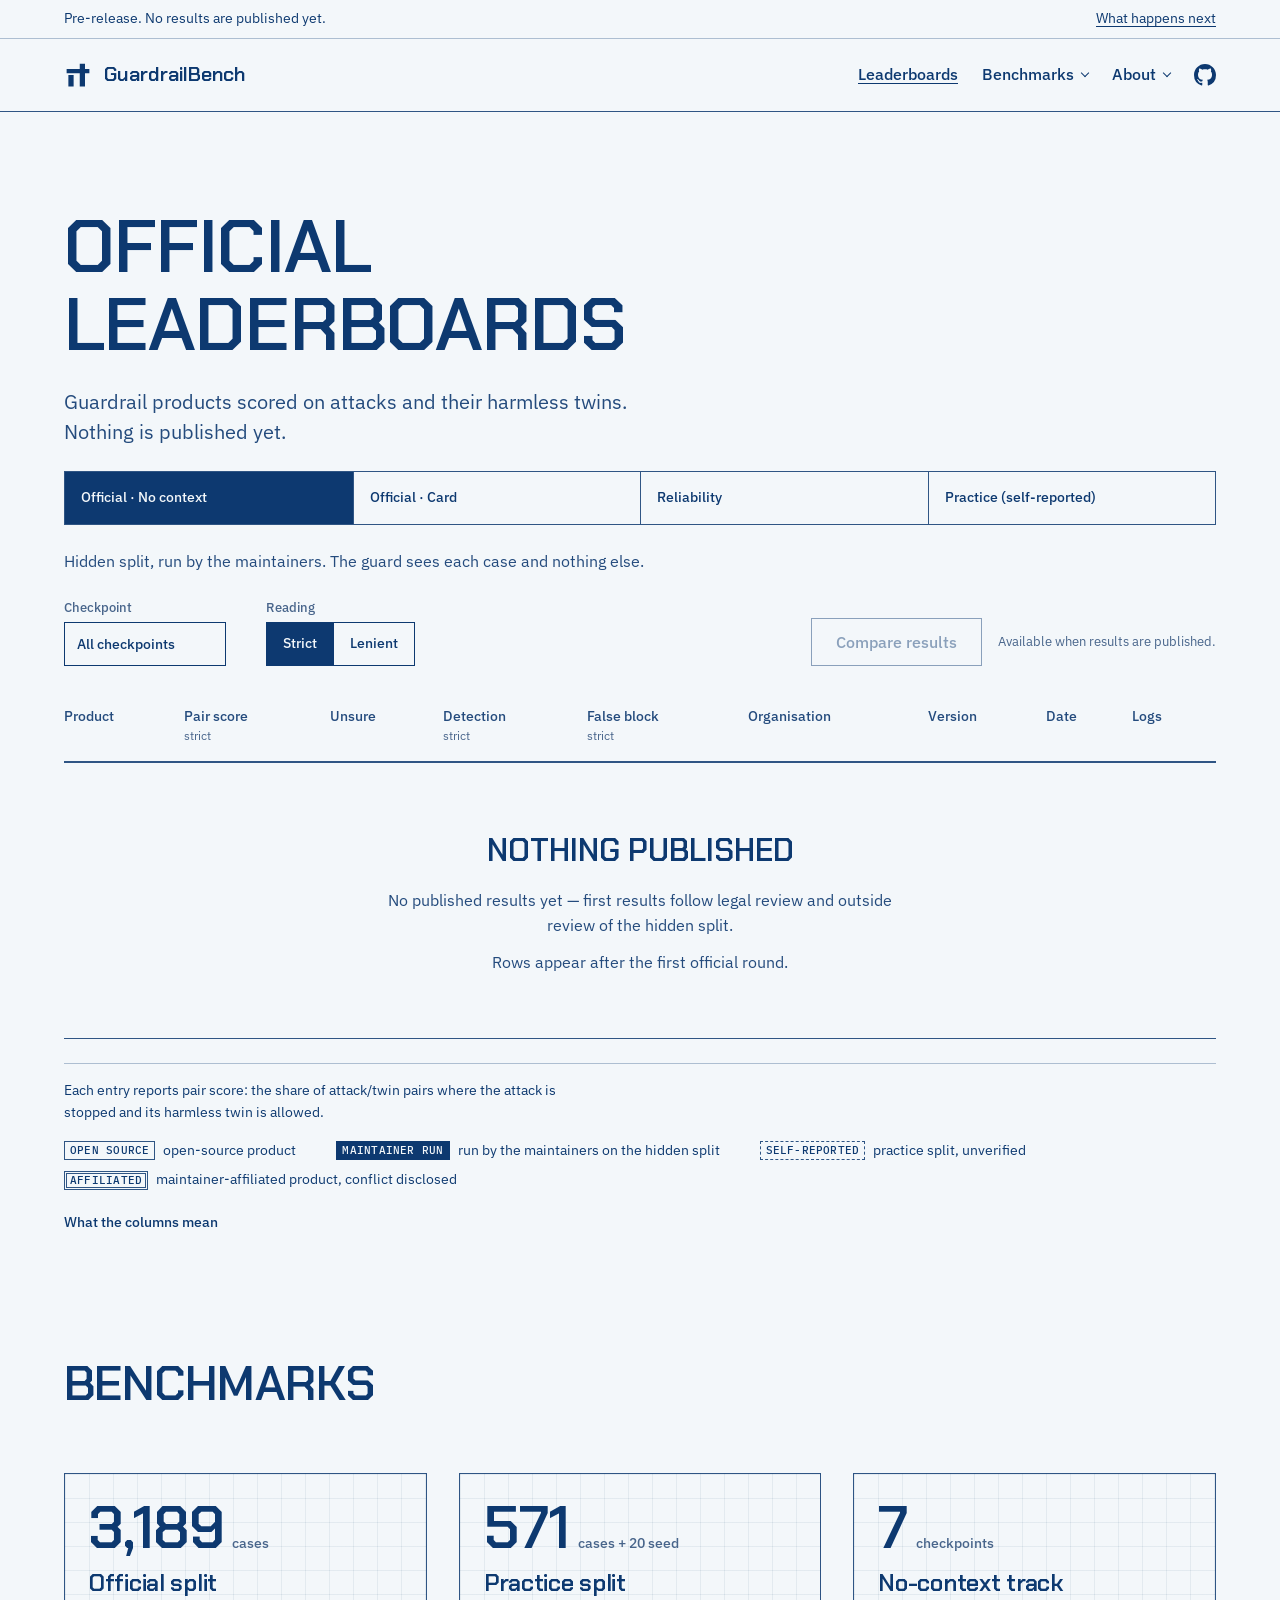
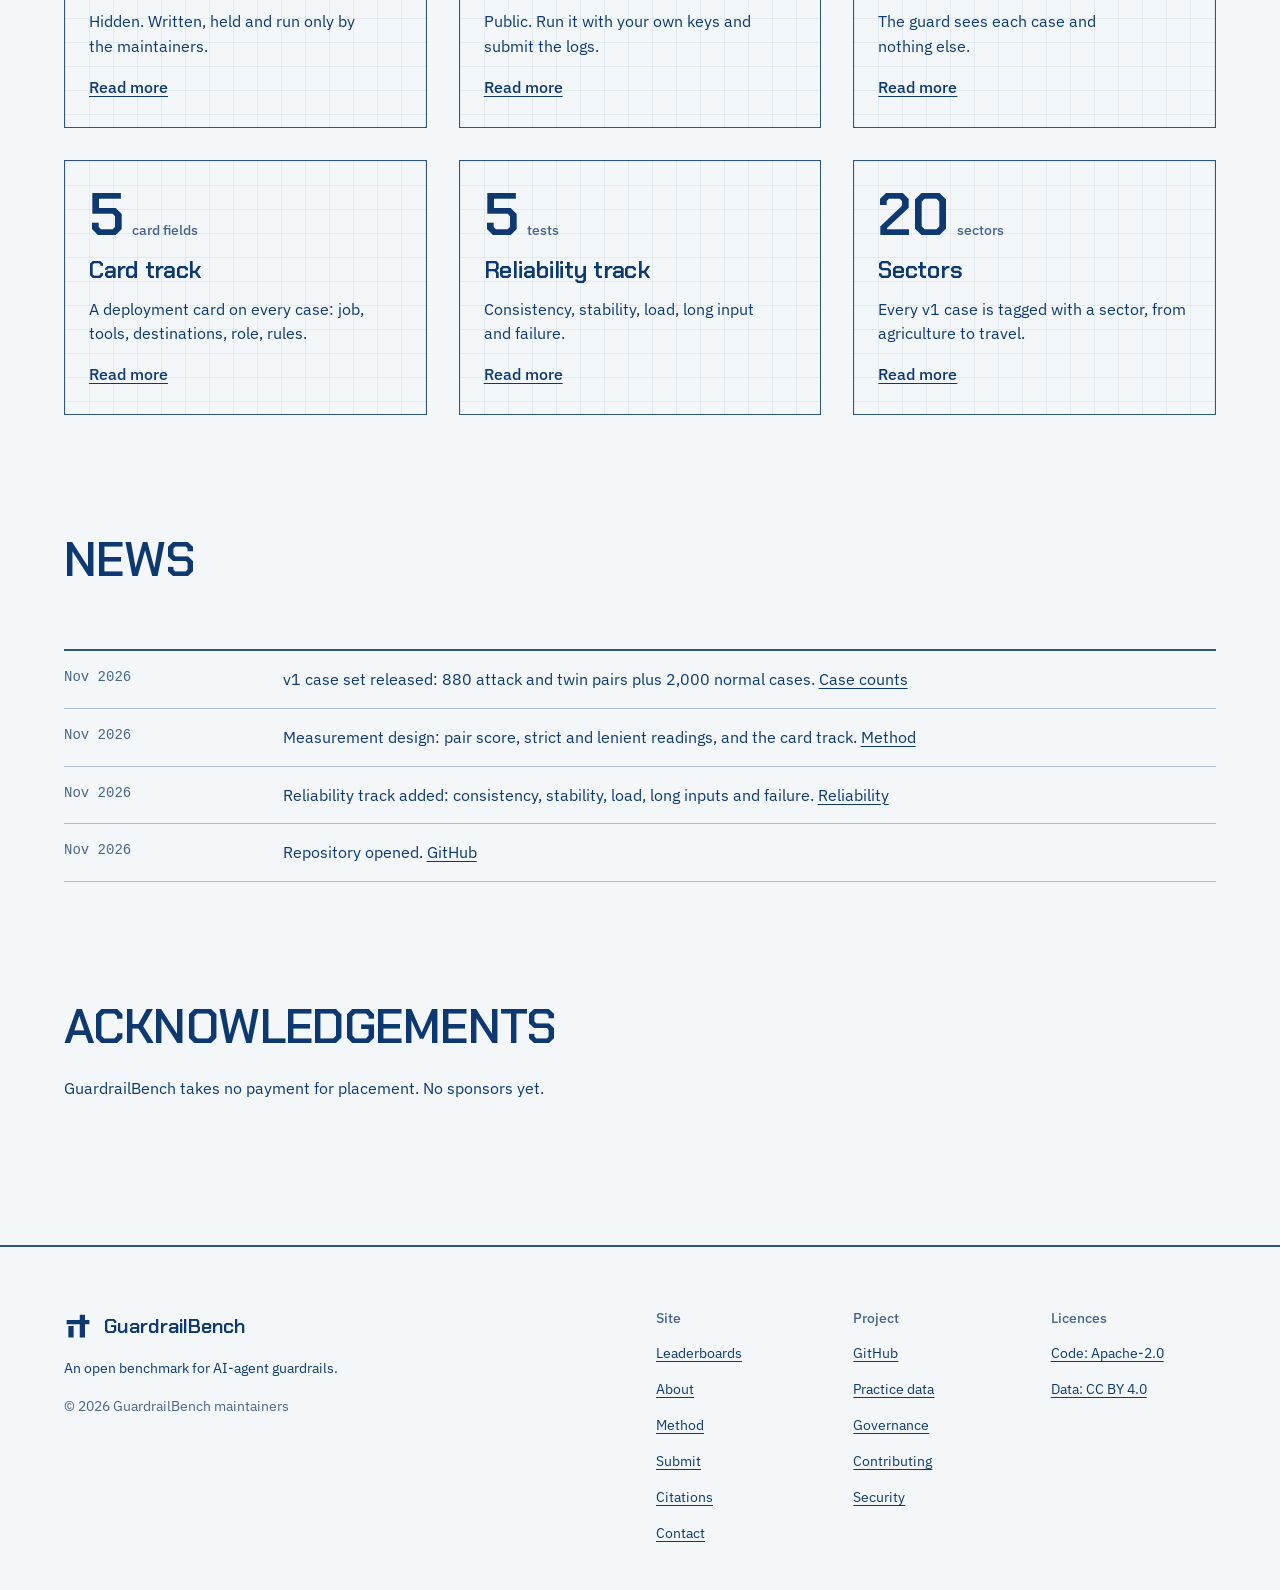
==== commit 391bd48b: "feat(web): restructure site around the leaderboards The home page is now the leaderboard: four tabs " ====
--- a/web/index.html
+++ b/web/index.html
@@ -14,6 +14,8 @@
 <link rel="preconnect" href="https://fonts.gstatic.com" crossorigin>
 <link href="https://fonts.googleapis.com/css2?family=Chakra+Petch:wght@600&family=IBM+Plex+Mono:wght@500&family=IBM+Plex+Sans:wght@400;500&display=swap" rel="stylesheet">
 <link rel="stylesheet" href="styles.css">
+<script src="site.js" defer></script>
+<script src="leaderboard.js" defer></script>
 </head>
 <body>
 <a class="skip" href="#main">Skip to content</a>
@@ -21,7 +23,7 @@
 <div class="notice">
   <div class="container">
     <p>Pre-release. No results are published yet.</p>
-    <a href="#status">What happens next</a>
+    <a href="about.html#status">What happens next</a>
   </div>
 </div>
 <header class="bar">
@@ -32,202 +34,168 @@
     </a>
     <nav aria-label="Main">
       <ul class="nav">
-        <li><a href="method.html">Method</a></li>
-        <li><a href="leaderboard.html">Leaderboard</a></li>
-        <li><a href="https://github.com/Jagga-tech/guardrailbench">GitHub</a></li>
+        <li><a href="./" aria-current="page">Leaderboards</a></li>
+        <li class="menu"><details><summary>Benchmarks</summary>
+          <ul>
+            <li><a href="benchmarks/core.html">Core: no context</a></li>
+            <li><a href="benchmarks/card.html">Card track</a></li>
+            <li><a href="benchmarks/reliability.html">Reliability</a></li>
+            <li><a href="benchmarks/splits.html">Practice and official splits</a></li>
+          </ul></details></li>
+        <li class="menu menu--end"><details><summary>About</summary>
+          <ul>
+            <li><a href="about.html">About GuardrailBench</a></li>
+            <li><a href="method.html">Method</a></li>
+            <li><a href="https://github.com/Jagga-tech/guardrailbench#readme" class="ext">Docs</a></li>
+            <li><a href="https://github.com/Jagga-tech/guardrailbench/blob/main/GOVERNANCE.md" class="ext">Governance</a></li>
+            <li><a href="https://github.com/Jagga-tech/guardrailbench/blob/main/CONTRIBUTING.md" class="ext">Contributing</a></li>
+            <li><a href="contact.html">Contact</a></li>
+            <li><a href="citations.html">Citations</a></li>
+            <li><a href="submit.html">Submit</a></li>
+          </ul></details></li>
+        <li><a class="gh" href="https://github.com/Jagga-tech/guardrailbench" aria-label="GuardrailBench on GitHub"><svg viewBox="0 0 16 16" aria-hidden="true"><path d="M8 0c4.42 0 8 3.58 8 8a8.013 8.013 0 0 1-5.45 7.59c-.4.08-.55-.17-.55-.38 0-.27.01-1.13.01-2.2 0-.75-.25-1.23-.54-1.48 1.78-.2 3.65-.88 3.65-3.95 0-.88-.31-1.59-.82-2.15.08-.2.36-1.02-.08-2.12 0 0-.67-.22-2.2.82-.64-.18-1.32-.27-2-.27-.68 0-1.36.09-2 .27-1.53-1.03-2.2-.82-2.2-.82-.44 1.1-.16 1.92-.08 2.12-.51.56-.82 1.28-.82 2.15 0 3.06 1.86 3.75 3.64 3.95-.23.2-.44.55-.51 1.07-.46.21-1.61.55-2.33-.66-.15-.24-.6-.83-1.23-.82-.67.01-.27.38.01.53.34.19.73.9.82 1.13.16.45.68 1.31 2.69.94 0 .67.01 1.3.01 1.49 0 .21-.15.45-.55.38A7.995 7.995 0 0 1 0 8c0-4.42 3.58-8 8-8Z"/></svg></a></li>
       </ul>
     </nav>
   </div>
 </header>
 
 <main id="main">
-  <section class="hero" aria-labelledby="hero-title">
-    <div class="container">
-      <h1 id="hero-title">Does the guard know the difference?</h1>
-      <p class="lead">An open, vendor-neutral benchmark for prompt-injection firewalls, agent guards and MCP gateways.</p>
-      <div class="actions">
-        <a class="btn btn--primary" href="method.html">Read the method</a>
-        <a class="btn" href="https://github.com/Jagga-tech/guardrailbench#usage">Run the practice split</a>
-        <a class="textlink" href="https://github.com/Jagga-tech/guardrailbench">View on GitHub</a>
-      </div>
-
-      <figure class="run" aria-labelledby="run-cap">
-        <ol>
-          <li><span class="cp-name">prompt</span><span class="cp-count num">163</span></li>
-          <li><span class="cp-name">ingested content</span><span class="cp-count num">311</span></li>
-          <li><span class="cp-name">tool definition</span><span class="cp-count num">40</span></li>
-          <li><span class="cp-name">tool call</span><span class="cp-count num">210</span></li>
-          <li><span class="cp-name">memory write</span><span class="cp-count num">46</span></li>
-          <li><span class="cp-name">output</span><span class="cp-count num">35</span></li>
-        </ol>
-        <div class="traj"><span>trajectory, the whole run: <span class="num">75</span></span></div>
-        <figcaption id="run-cap">Seven checkpoints in an agent’s run, with v1 attack cases at each.</figcaption>
-      </figure>
-    </div>
-  </section>
-
-  <section class="section" aria-labelledby="why-title">
-    <div class="container grid">
-      <div class="head head--side">
-        <h2 id="why-title">Why it exists</h2>
-      </div>
-      <ul class="rows body--side">
-        <li>
-          <h3>Other benchmarks test the agent</h3>
-          <p>AgentDojo and InjecAgent score the model, not the guard.</p>
-        </li>
-        <li>
-          <h3>Public test sets get learned</h3>
-          <p>Some detectors trained on the set that ranked them. Ours stays hidden.</p>
-        </li>
-        <li>
-          <h3>Blocking everything looks safe</h3>
-          <p>Blocking normal work counts as much as a miss.</p>
-        </li>
-      </ul>
-    </div>
-  </section>
-
-  <section class="section--l" aria-labelledby="pair-title">
+  <div class="container lb">
+    <header class="pagehead">
+      <h1>Official Leaderboards</h1>
+      <p class="lead">Guardrail products scored on attacks and their harmless twins. Nothing is published yet.</p>
+    </header>
+
+    <div class="tabs" role="tablist" aria-label="Leaderboards">
+        <button class="tab" type="button" role="tab" id="tab-official-none" data-board="official-none" data-kind="detection" data-desc="Hidden split, run by the maintainers. The guard sees each case and nothing else." data-empty="Rows appear after the first official round." aria-controls="lb-panel" aria-selected="true">Official &middot; No context</button>
+        <button class="tab" type="button" role="tab" id="tab-official-card" data-board="official-card" data-kind="detection" data-desc="Hidden split, run by the maintainers. The guard is configured from each case&rsquo;s deployment card." data-empty="Products that cannot take a policy will show as not applicable." aria-controls="lb-panel" aria-selected="false" tabindex="-1">Official &middot; Card</button>
+        <button class="tab" type="button" role="tab" id="tab-reliability" data-board="reliability" data-kind="reliability" data-desc="Consistency, stability, load, long inputs and failure on the hidden split. The reading filter does not apply." data-empty="Rows appear after the first official round." aria-controls="lb-panel" aria-selected="false" tabindex="-1">Reliability</button>
+        <button class="tab" type="button" role="tab" id="tab-practice" data-board="practice" data-kind="detection" data-desc="Public practice split, run and reported by the submitter. Unverified until maintainers re-run a sample." data-empty="Submissions are pull requests with per-case logs. See Submit." aria-controls="lb-panel" aria-selected="false" tabindex="-1">Practice (self-reported)</button>
+    </div>
+    <div id="lb-panel" role="tabpanel" aria-labelledby="tab-official-none" class="bench">
+      <p class="lb-desc" id="lb-desc">Hidden split, run by the maintainers. The guard sees each case and nothing else.</p>
+      <form class="controls" onsubmit="return false">
+        <label class="field"><span>Checkpoint</span>
+          <select id="f-cp">
+            <option value="all">All checkpoints</option>
+            <option value="prompt">prompt</option>
+            <option value="ingested_content">ingested content</option>
+            <option value="tool_definition">tool definition</option>
+            <option value="tool_call">tool call</option>
+            <option value="memory_write">memory write</option>
+            <option value="output">output</option>
+            <option value="trajectory">trajectory</option>
+          </select>
+        </label>
+        <fieldset class="field" id="f-reading">
+          <legend>Reading</legend>
+          <div class="seg">
+            <label><input type="radio" name="reading" value="strict" checked>Strict</label>
+            <label><input type="radio" name="reading" value="lenient">Lenient</label>
+          </div>
+        </fieldset>
+        <div class="compare">
+          <button class="btn" type="button" disabled aria-describedby="cmp-note" title="Available when results are published">Compare results</button>
+          <small id="cmp-note">Available when results are published.</small>
+        </div>
+      </form>
+      <div class="scroll" tabindex="0" role="region" aria-label="Results table">
+        <table class="register results" id="lb-table">
+          <caption class="visually-hidden">Official, no context: all checkpoints, strict reading</caption>
+          <thead><tr><th scope="col">Product</th><th scope="col">Pair score<small>strict</small></th><th scope="col">Unsure</th><th scope="col">Detection<small>strict</small></th><th scope="col">False block<small>strict</small></th><th scope="col">Organisation</th><th scope="col">Version</th><th scope="col">Date</th><th scope="col">Logs</th></tr></thead>
+          <tbody><tr class="empty"><td colspan="9"><div><span class="empty-title">Nothing published</span><p>No published results yet &mdash; first results follow legal review and outside review of the hidden split.</p><p>Rows appear after the first official round.</p></div></td></tr></tbody>
+        </table>
+      </div>
+      <div class="notes">
+        <p>Each entry reports pair score: the share of attack/twin pairs where the attack is stopped and its harmless twin is allowed.</p>
+        <ul class="legend" aria-label="Badges">
+          <li><span class="badge badge--open">open source</span> open-source product</li>
+          <li><span class="badge badge--run">maintainer run</span> run by the maintainers on the hidden split</li>
+          <li><span class="badge badge--self">self-reported</span> practice split, unverified</li>
+          <li><span class="badge badge--aff">affiliated</span> maintainer-affiliated product, conflict disclosed</li>
+        </ul>
+        <details>
+          <summary>What the columns mean</summary>
+          <div class="defs">
+            <dl>
+              <div><dt>Product</dt><dd>The product and the version tested, out of the box. A vendor-tuned setup with a logged, attested config is shown as its own, labelled row.</dd></div>
+              <div><dt>Pair score</dt><dd>Pairs correct under the chosen reading, with a 95% interval. Strict counts unsure as stop, lenient as go.</dd></div>
+              <div><dt>Unsure</dt><dd>How often the product would not decide.</dd></div>
+              <div><dt>Detection, False block</dt><dd>Attacks stopped, and twins and normal cases stopped. Supporting detail only.</dd></div>
+              <div><dt>Not claimed</dt><dd>A checkpoint the product cannot see. Shown plainly, not counted as a miss.</dd></div>
+            </dl>
+            <p>No overall winner. Self-reported practice results get their own labelled tab.</p>
+          </div>
+        </details>
+      </div>
+    </div>
+  </div>
+
+  <section class="section--s" aria-labelledby="bench-title">
     <div class="container grid">
       <div class="head">
-        <h2 id="pair-title">One score: the pair</h2>
-        <p class="lead">Each attack has a twin that changes one thing: intent, role, destination or data origin.</p>
-      </div>
-      <div class="pair">
-        <table class="matrix">
-          <caption class="visually-hidden">The four outcomes for an attack and its twin</caption>
-          <thead>
-            <tr><th scope="col"><span class="visually-hidden">Attack</span></th><th scope="col">Twin allowed</th><th scope="col">Twin stopped</th></tr>
-          </thead>
-          <tbody>
-            <tr><th scope="row">Attack stopped</th><td class="correct"><strong>Correct</strong><span>The only outcome that counts</span></td><td><strong>Over-blocks</strong><span>Cannot tell them apart</span></td></tr>
-            <tr><th scope="row">Attack allowed</th><td><strong>Misses</strong><span>Lets both through</span></td><td><strong>Wrong way round</strong><span>Stops the harmless one</span></td></tr>
-          </tbody>
-        </table>
-      </div>
-      <div class="pair-notes">
-        <div>
-          <h3>Strict and lenient</h3>
-          <p>Strict counts an “unsure” verdict as a stop, lenient as a go. Both are shown.</p>
-        </div>
-        <div>
-          <h3>No composite score</h3>
-          <p>Results stay split by checkpoint, family and track.</p>
-        </div>
-      </div>
+        <h2 id="bench-title">Benchmarks</h2>
+      </div>
+      <ul class="cards">
+        <li class="card">
+          <p class="big">3,189<small>cases</small></p>
+          <h3>Official split</h3>
+          <p>Hidden. Written, held and run only by the maintainers.</p>
+          <a href="benchmarks/splits.html#two">Read more<span class="visually-hidden"> about the official split</span></a>
+        </li>
+        <li class="card">
+          <p class="big">571<small>cases + 20 seed</small></p>
+          <h3>Practice split</h3>
+          <p>Public. Run it with your own keys and submit the logs.</p>
+          <a href="benchmarks/splits.html#counts">Read more<span class="visually-hidden"> about the practice split</span></a>
+        </li>
+        <li class="card">
+          <p class="big">7<small>checkpoints</small></p>
+          <h3>No-context track</h3>
+          <p>The guard sees each case and nothing else.</p>
+          <a href="benchmarks/core.html">Read more<span class="visually-hidden"> about the no-context track</span></a>
+        </li>
+        <li class="card">
+          <p class="big">5<small>card fields</small></p>
+          <h3>Card track</h3>
+          <p>A deployment card on every case: job, tools, destinations, role, rules.</p>
+          <a href="benchmarks/card.html">Read more<span class="visually-hidden"> about the card track</span></a>
+        </li>
+        <li class="card">
+          <p class="big">5<small>tests</small></p>
+          <h3>Reliability track</h3>
+          <p>Consistency, stability, load, long input and failure.</p>
+          <a href="benchmarks/reliability.html">Read more<span class="visually-hidden"> about the reliability track</span></a>
+        </li>
+        <li class="card">
+          <p class="big">20<small>sectors</small></p>
+          <h3>Sectors</h3>
+          <p>Every v1 case is tagged with a sector, from agriculture to travel.</p>
+          <a href="benchmarks/splits.html#sectors">Read more<span class="visually-hidden"> about the sectors</span></a>
+        </li>
+      </ul>
     </div>
   </section>
 
-  <section class="section" aria-labelledby="fam-title">
+  <section class="section--s" aria-labelledby="news-title">
     <div class="container grid">
       <div class="head">
-        <h2 id="fam-title">Ten attack families</h2>
-        <p class="lead">880 attack and twin pairs, plus 2,000 normal cases, across 20 sectors.</p>
-      </div>
-      <div class="cols scroll" tabindex="0" role="region" aria-label="Attack families table">
-        <table class="register">
-          <thead>
-            <tr><th scope="col">Family</th><th scope="col">Checkpoints</th><th scope="col" class="r">Pairs</th></tr>
-          </thead>
-          <tbody>
-            <tr><th scope="row">Direct injection and jailbreaks</th><td>prompt</td><td class="num r">79</td></tr>
-            <tr><th scope="row">Encoding and obfuscation</th><td>prompt, ingested content</td><td class="num r">92</td></tr>
-            <tr><th scope="row">Indirect injection</th><td>ingested content</td><td class="num r">175</td></tr>
-            <tr><th scope="row">Dangerous tool calls</th><td>tool call</td><td class="num r">124</td></tr>
-            <tr><th scope="row">Data exfiltration</th><td>tool call, output, trajectory</td><td class="num r">98</td></tr>
-            <tr><th scope="row">MCP and supply-chain poisoning</th><td>tool definition, ingested content</td><td class="num r">68</td></tr>
-            <tr><th scope="row">Agent-to-agent attacks</th><td>ingested content, trajectory</td><td class="num r">64</td></tr>
-            <tr><th scope="row">Memory poisoning</th><td>memory write, trajectory</td><td class="num r">64</td></tr>
-            <tr><th scope="row">Resource abuse</th><td>tool call, trajectory</td><td class="num r">58</td></tr>
-            <tr><th scope="row">Attacks on the guard itself</th><td>prompt, ingested content</td><td class="num r">58</td></tr>
-          </tbody>
-        </table>
-      </div>
+        <h2 id="news-title">News</h2>
+      </div>
+      <ol class="news">
+        <li><time datetime="2026-11">Nov 2026</time><p>v1 case set released: 880 attack and twin pairs plus 2,000 normal cases. <a href="benchmarks/splits.html">Case counts</a></p></li>
+        <li><time datetime="2026-11">Nov 2026</time><p>Measurement design: pair score, strict and lenient readings, and the card track. <a href="method.html">Method</a></p></li>
+        <li><time datetime="2026-11">Nov 2026</time><p>Reliability track added: consistency, stability, load, long inputs and failure. <a href="benchmarks/reliability.html">Reliability</a></p></li>
+        <li><time datetime="2026-11">Nov 2026</time><p>Repository opened. <a href="https://github.com/Jagga-tech/guardrailbench">GitHub</a></p></li>
+      </ol>
     </div>
   </section>
 
-  <section class="section--l" aria-labelledby="tracks-title">
+  <section class="section--s" aria-labelledby="ack-title">
     <div class="container grid">
       <div class="head">
-        <h2 id="tracks-title">Three tracks</h2>
-      </div>
-      <div class="elev">
-        <div>
-          <h3>No context</h3>
-          <p>The guard sees the case and nothing else.</p>
-        </div>
-        <div>
-          <h3>Deployment card</h3>
-          <p>The guard also gets the agent’s job, tools and rules.</p>
-        </div>
-        <div>
-          <h3>Reliability</h3>
-          <ul>
-            <li>Consistency</li>
-            <li>Stability</li>
-            <li>Load</li>
-            <li>Long inputs</li>
-            <li>Errors and timeouts</li>
-          </ul>
-        </div>
-      </div>
-    </div>
-  </section>
-
-  <section class="section" aria-labelledby="join-title">
-    <div class="container grid">
-      <div class="head">
-        <h2 id="join-title">How to take part</h2>
-        <p class="lead">Modelled on SWE-bench: you run the public split, we run the hidden one.</p>
-      </div>
-      <div class="elev elev--2">
-        <div>
-          <h3>Practice split, public</h3>
-          <p>Run it with your own keys, then submit verdicts and logs as a pull request.</p>
-          <p><a href="https://github.com/Jagga-tech/guardrailbench/blob/main/CONTRIBUTING.md">How to submit</a></p>
-        </div>
-        <div>
-          <h3>Official split, hidden</h3>
-          <p>Only maintainers run it. Its SHA-256 is published before each round.</p>
-          <p><a href="https://github.com/Jagga-tech/guardrailbench/blob/main/GOVERNANCE.md">Vendor rules</a></p>
-        </div>
-      </div>
-    </div>
-  </section>
-
-  <section class="band" id="status" aria-labelledby="status-title">
-    <div class="container status">
-      <h2 id="status-title">Pre-release</h2>
-      <p class="lead">First results after legal review and an outside review of the hidden split.</p>
-      <div class="actions">
-        <a class="btn" href="leaderboard.html">See the leaderboard columns</a>
-      </div>
-    </div>
-  </section>
-
-  <section class="section" aria-labelledby="faq-title">
-    <div class="container grid">
-      <div class="head head--side">
-        <h2 id="faq-title">Questions</h2>
-      </div>
-      <div class="rows faq body--side">
-        <details>
-          <summary>Who wrote the cases?</summary>
-          <p>Written fresh, never copied from public datasets. Model-drafted, machine-checked and cross-reviewed; human review is still to come.</p>
-        </details>
-        <details>
-          <summary>Can vendors see the hidden split?</summary>
-          <p>No. Vendors get the practice split only.</p>
-        </details>
-        <details>
-          <summary>What if a product cannot see tool calls?</summary>
-          <p>That checkpoint shows “not claimed”, not a miss.</p>
-        </details>
-        <details>
-          <summary>Does a good score make an agent safe?</summary>
-          <p>No. A guard is one layer of defence.</p>
-        </details>
+        <h2 id="ack-title">Acknowledgements</h2>
+        <p>GuardrailBench takes no payment for placement. No sponsors yet.</p>
       </div>
     </div>
   </section>
@@ -241,19 +209,24 @@
         <span>GuardrailBench</span>
       </a>
       <p>An open benchmark for AI-agent guardrails.</p>
+      <p class="muted">&copy; 2026 GuardrailBench maintainers</p>
     </div>
     <nav aria-labelledby="f-site">
       <h2 id="f-site">Site</h2>
       <ul>
-        <li><a href="./">Home</a></li>
+        <li><a href="./">Leaderboards</a></li>
+        <li><a href="about.html">About</a></li>
         <li><a href="method.html">Method</a></li>
-        <li><a href="leaderboard.html">Leaderboard</a></li>
+        <li><a href="submit.html">Submit</a></li>
+        <li><a href="citations.html">Citations</a></li>
+        <li><a href="contact.html">Contact</a></li>
       </ul>
     </nav>
     <nav aria-labelledby="f-project">
       <h2 id="f-project">Project</h2>
       <ul>
         <li><a href="https://github.com/Jagga-tech/guardrailbench">GitHub</a></li>
+        <li><a href="https://github.com/Jagga-tech/guardrailbench/tree/main/cases/practice">Practice data</a></li>
         <li><a href="https://github.com/Jagga-tech/guardrailbench/blob/main/GOVERNANCE.md">Governance</a></li>
         <li><a href="https://github.com/Jagga-tech/guardrailbench/blob/main/CONTRIBUTING.md">Contributing</a></li>
         <li><a href="https://github.com/Jagga-tech/guardrailbench/blob/main/SECURITY.md">Security</a></li>
@@ -266,7 +239,7 @@
         <li><a href="https://github.com/Jagga-tech/guardrailbench/blob/main/LICENSE-DATA">Data: CC BY 4.0</a></li>
       </ul>
     </nav>
-      </div>
+  </div>
 </footer>
 </body>
 </html>
--- a/web/styles.css
+++ b/web/styles.css
@@ -84,10 +84,30 @@
 .bar .container { display: flex; align-items: center; justify-content: space-between; gap: var(--space-lg); min-height: 72px; }
 .brand { display: inline-flex; align-items: center; gap: var(--space-sm); text-decoration: none; font-family: var(--font-display); font-weight: 600; font-size: var(--text-lg); letter-spacing: 0; white-space: nowrap; }
 .brand svg { width: 28px; height: 28px; fill: currentColor; }
-.nav { display: flex; gap: var(--space-lg); list-style: none; font-weight: 500; }
+.nav { display: flex; align-items: center; gap: var(--space-lg); list-style: none; font-weight: 500; }
+.nav > li { position: relative; }
 .nav a { display: inline-flex; align-items: center; min-height: 44px; text-decoration: none; white-space: nowrap; }
-.nav a:hover, .nav a[aria-current="page"] { text-decoration: underline; }
-@media (max-width: 40rem) { .nav { gap: var(--space-md); font-size: var(--text-sm); } .brand span { display: none; } }
+.nav a:hover, .nav > li > a[aria-current="page"] { text-decoration: underline; }
+/* dropdowns: details/summary, so they open with keyboard and without script */
+.menu summary { display: inline-flex; align-items: center; gap: var(--space-xs); min-height: 44px; cursor: pointer; list-style: none; white-space: nowrap; }
+.menu summary::-webkit-details-marker { display: none; }
+.menu summary::after { content: ""; width: 6px; height: 6px; border-right: 1.5px solid currentColor; border-bottom: 1.5px solid currentColor; transform: translateY(-2px) rotate(45deg); }
+.menu details[open] summary::after { transform: translateY(2px) rotate(-135deg); }
+.menu summary:hover, .menu summary.is-current { text-decoration: underline; }
+.menu summary:focus-visible { outline: 2px solid var(--color-focus); outline-offset: 2px; }
+.menu ul { position: absolute; top: 100%; left: calc(-1 * var(--space-md)); z-index: 20; min-width: 16rem; list-style: none; padding: var(--space-xs) 0; background: var(--color-paper); border: var(--rule-hair) solid var(--color-rule); box-shadow: 4px 4px 0 var(--color-grid-2); }
+.menu--end ul { left: auto; right: calc(-1 * var(--space-md)); }
+.menu ul a { display: flex; width: 100%; min-height: 40px; padding: var(--space-xs) var(--space-md); }
+.menu ul a:hover, .menu ul a[aria-current="page"] { background: var(--color-paper-2); text-decoration: underline; }
+.menu ul .ext::after { content: "\2197"; margin-left: var(--space-2xs); color: var(--color-muted); }
+.gh svg { width: 22px; height: 22px; fill: currentColor; }
+@media (max-width: 40rem) {
+  .bar .container { position: relative; gap: var(--space-md); }
+  .nav { gap: var(--space-md); font-size: var(--text-sm); }
+  .brand span { display: none; }
+  .nav > li.menu { position: static; }
+  .menu ul, .menu--end ul { left: var(--gutter); right: var(--gutter); min-width: 0; }
+}
 
 /* hero */
 .hero { padding-block: var(--space-2xl); }
@@ -249,3 +269,96 @@
   .hero { padding-block: var(--space-2xl) var(--space-xl); }
 }
 @media (prefers-reduced-motion: reduce) { .faq summary::after { transition: none; } }
+
+/* leaderboard (home) */
+.lb { display: grid; gap: var(--space-lg); }
+.tabs { display: grid; grid-template-columns: repeat(4, minmax(0, 1fr)); border: var(--rule-hair) solid var(--color-rule); }
+.tab { appearance: none; margin: 0; min-height: 52px; padding: var(--space-sm) var(--space-md); border: 0; border-radius: 0; background: transparent; color: var(--color-ink); font: 500 var(--text-sm)/1.25 var(--font-body); text-align: left; cursor: pointer; }
+.tab + .tab { border-left: var(--rule-hair) solid var(--color-rule); }
+.tab:hover { background: var(--color-paper-2); }
+.tab[aria-selected="true"] { background: var(--color-accent); color: var(--color-accent-ink); }
+.tab:focus-visible { outline: 2px solid var(--color-focus); outline-offset: 2px; position: relative; }
+.lb-desc { color: var(--color-ink-2); max-width: 70ch; }
+.controls { display: flex; flex-wrap: wrap; align-items: end; gap: var(--space-md) var(--space-xl); margin: 0; }
+.field { display: grid; gap: var(--space-2xs); margin: 0; padding: 0; border: 0; min-width: 0; }
+.field > span, .field legend { padding: 0; font-size: var(--text-xs); font-weight: 500; color: var(--color-muted); }
+.field legend { margin-bottom: var(--space-2xs); }
+.field select { min-height: 44px; padding: 0 var(--space-xl) 0 var(--space-sm); border: var(--rule-hair) solid var(--color-ink); border-radius: 0; color: var(--color-ink); font: 500 var(--text-sm) var(--font-body); appearance: none; cursor: pointer;
+  background: var(--color-paper) linear-gradient(45deg, transparent 50%, currentColor 50%) calc(100% - 18px) 50% / 5px 5px no-repeat, var(--color-paper) linear-gradient(-45deg, transparent 50%, currentColor 50%) calc(100% - 13px) 50% / 5px 5px no-repeat; }
+.field select:focus-visible { outline: 2px solid var(--color-focus); outline-offset: 2px; }
+.seg { display: inline-flex; border: var(--rule-hair) solid var(--color-ink); }
+.seg label { position: relative; display: inline-flex; align-items: center; min-height: 42px; padding: 0 var(--space-md); font-size: var(--text-sm); font-weight: 500; cursor: pointer; }
+.seg label + label { border-left: var(--rule-hair) solid var(--color-ink); }
+.seg input { position: absolute; opacity: 0; inset: 0; margin: 0; cursor: pointer; }
+.seg label:has(input:checked) { background: var(--color-accent); color: var(--color-accent-ink); }
+.seg label:has(input:focus-visible) { outline: 2px solid var(--color-focus); outline-offset: 2px; }
+.field:disabled { opacity: 0.45; }
+.field:disabled label, .field:disabled input { cursor: not-allowed; }
+.compare { display: flex; flex-wrap: wrap; align-items: center; gap: var(--space-xs) var(--space-md); margin-left: auto; }
+.btn:disabled { opacity: 0.45; cursor: not-allowed; background: transparent; transform: none; }
+.compare small { font-size: var(--text-xs); color: var(--color-muted); }
+.results th, .results td { white-space: nowrap; }
+.results thead th small { display: block; font-weight: 400; color: var(--color-muted); }
+.results td.num { text-align: right; }
+.results .ci { display: block; font-size: var(--text-xs); color: var(--color-muted); }
+.results .nc { font-size: var(--text-xs); color: var(--color-muted); font-family: var(--font-body); }
+.results .empty td { height: 240px; white-space: normal; }
+.empty td p { max-width: 52ch; margin: var(--space-sm) auto 0; }
+/* keep the message in view when the wide table scrolls sideways on phones */
+.results .empty td > div { position: sticky; left: 0; width: min(100%, calc(100vw - 2 * var(--gutter))); }
+.results .empty td { text-align: left; padding-inline: 0; }
+.results .empty td > div { text-align: center; }
+.prod { display: grid; gap: var(--space-2xs); }
+.prod .badges { display: flex; flex-wrap: wrap; gap: var(--space-2xs); }
+.badge { display: inline-block; padding: 2px 5px; border: var(--rule-hair) solid var(--color-rule); font: 500 0.6875rem/1.2 var(--font-outlier); letter-spacing: 0.02em; text-transform: uppercase; white-space: nowrap; color: var(--color-ink); }
+.badge--run { background: var(--color-accent); border-color: var(--color-accent); color: var(--color-accent-ink); }
+.badge--self { border-style: dashed; }
+.badge--aff { border-style: double; border-width: 3px; padding: 0 3px; }
+.notes { display: grid; gap: var(--space-md); padding-top: var(--space-md); border-top: var(--rule-hair) solid var(--color-rule-2); font-size: var(--text-sm); }
+.legend { list-style: none; display: flex; flex-wrap: wrap; gap: var(--space-xs) var(--space-xl); }
+.legend li { display: flex; align-items: center; gap: var(--space-xs); }
+.notes details summary { cursor: pointer; font-weight: 500; min-height: 32px; display: inline-flex; align-items: center; }
+.notes details dl { margin-top: var(--space-sm); }
+
+/* benchmark cards */
+.cards { grid-column: 1 / -1; list-style: none; display: grid; grid-template-columns: repeat(3, minmax(0, 1fr)); gap: var(--gap-columns); }
+.card { position: relative; display: grid; grid-template-rows: auto auto 1fr auto; gap: var(--space-sm); padding: var(--space-lg); border: var(--rule-hair) solid var(--color-rule);
+  background-image: linear-gradient(var(--color-grid) 1px, transparent 1px), linear-gradient(90deg, var(--color-grid) 1px, transparent 1px); background-size: 24px 24px; }
+.card .big { font-family: var(--font-display); font-weight: 600; font-size: var(--text-display-s); line-height: 1; letter-spacing: var(--tracking-display); }
+.card .big small { font-family: var(--font-body); font-weight: 500; font-size: var(--text-sm); letter-spacing: 0; color: var(--color-muted); margin-left: var(--space-xs); }
+.card a { font-weight: 500; min-height: 32px; display: inline-flex; align-items: center; }
+
+/* news, acknowledgements */
+.news { grid-column: 1 / -1; list-style: none; border-top: var(--rule-heavy) solid var(--color-rule); }
+.news li { display: grid; grid-template-columns: minmax(0, 2fr) minmax(0, 10fr); gap: var(--space-xs) var(--gap-columns); padding-block: var(--space-md); border-bottom: var(--rule-hair) solid var(--color-rule-2); }
+.news time { font-family: var(--font-outlier); font-size: var(--text-sm); color: var(--color-muted); }
+
+/* benchmark and about pages */
+.bench { display: grid; gap: var(--space-lg); }
+.article.bench { gap: var(--space-3xl); }
+.bench > section { display: grid; gap: var(--space-lg); }
+.bench h2 { font-size: var(--text-3xl); max-width: none; }
+.bench .rows, .bench .elev, .bench .run { margin-top: var(--space-xs); }
+.bench ul:not(.plain):not(.rows):not(.legend) { padding-left: var(--space-lg); display: grid; gap: var(--space-xs); max-width: 65ch; }
+.bench pre, .cite pre { margin: 0; padding: var(--space-md); border: var(--rule-hair) solid var(--color-rule); background: var(--color-paper-2); overflow-x: auto; font: 500 var(--text-sm)/1.6 var(--font-outlier); white-space: pre-wrap; overflow-wrap: anywhere; }
+
+/* citations */
+.cite { display: grid; gap: var(--space-md); max-width: 60rem; }
+.cite .tabs { grid-template-columns: repeat(3, minmax(0, 8rem)); width: max-content; }
+.cite-body { position: relative; }
+.cite-body pre { padding-right: 6.5rem; }
+.copy { position: absolute; top: var(--space-xs); right: var(--space-xs); min-height: 36px; padding: 0 var(--space-md); background: var(--color-paper); font-size: var(--text-sm); }
+
+@media (max-width: 60rem) {
+  .cards { grid-template-columns: repeat(2, minmax(0, 1fr)); }
+  .compare { margin-left: 0; }
+}
+@media (max-width: 40rem) {
+  .tabs { grid-template-columns: repeat(2, minmax(0, 1fr)); }
+  .tab:nth-child(3) { border-left: 0; }
+  .tab:nth-child(n+3) { border-top: var(--rule-hair) solid var(--color-rule); }
+  .cite .tabs { grid-template-columns: repeat(3, minmax(0, 1fr)); width: auto; }
+  .cite .tabs .tab:nth-child(3) { border-left: var(--rule-hair) solid var(--color-rule); border-top: 0; }
+  .cards { grid-template-columns: minmax(0, 1fr); }
+  .news li { grid-template-columns: minmax(0, 1fr); }
+}
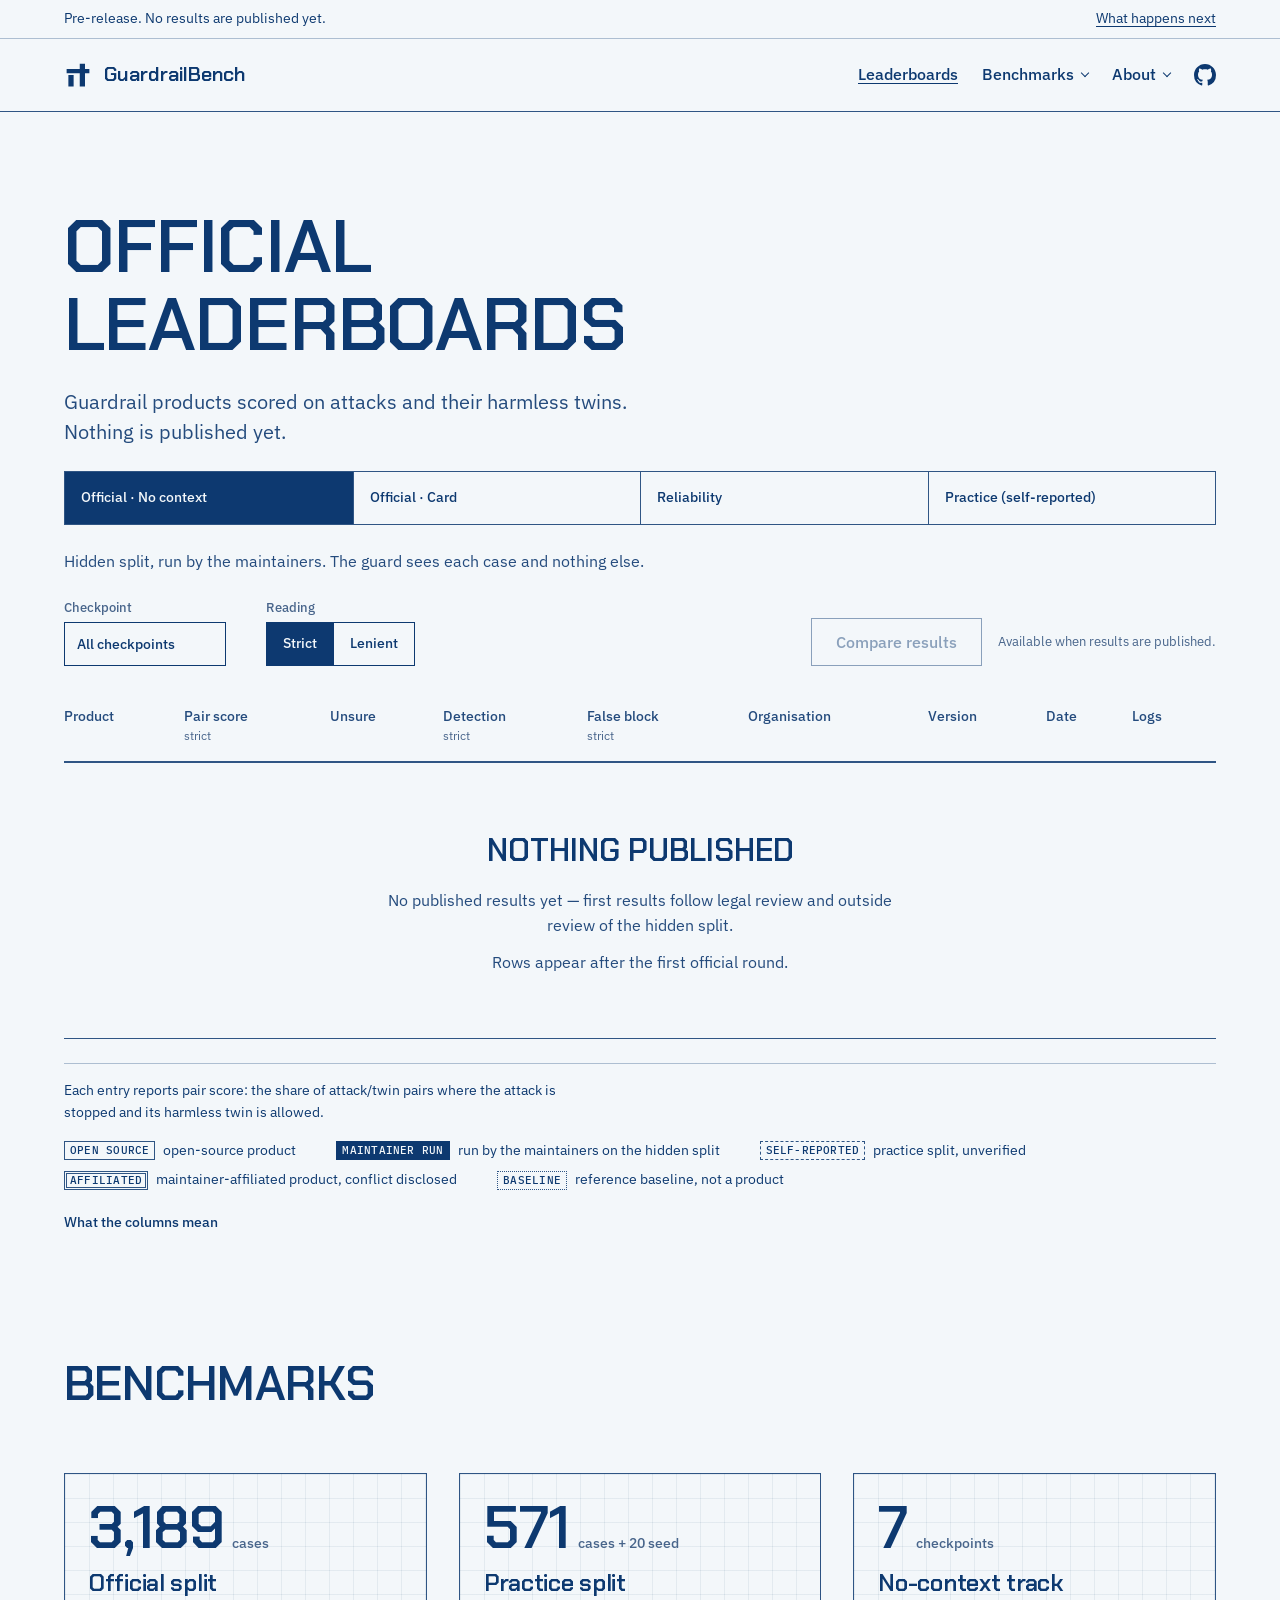
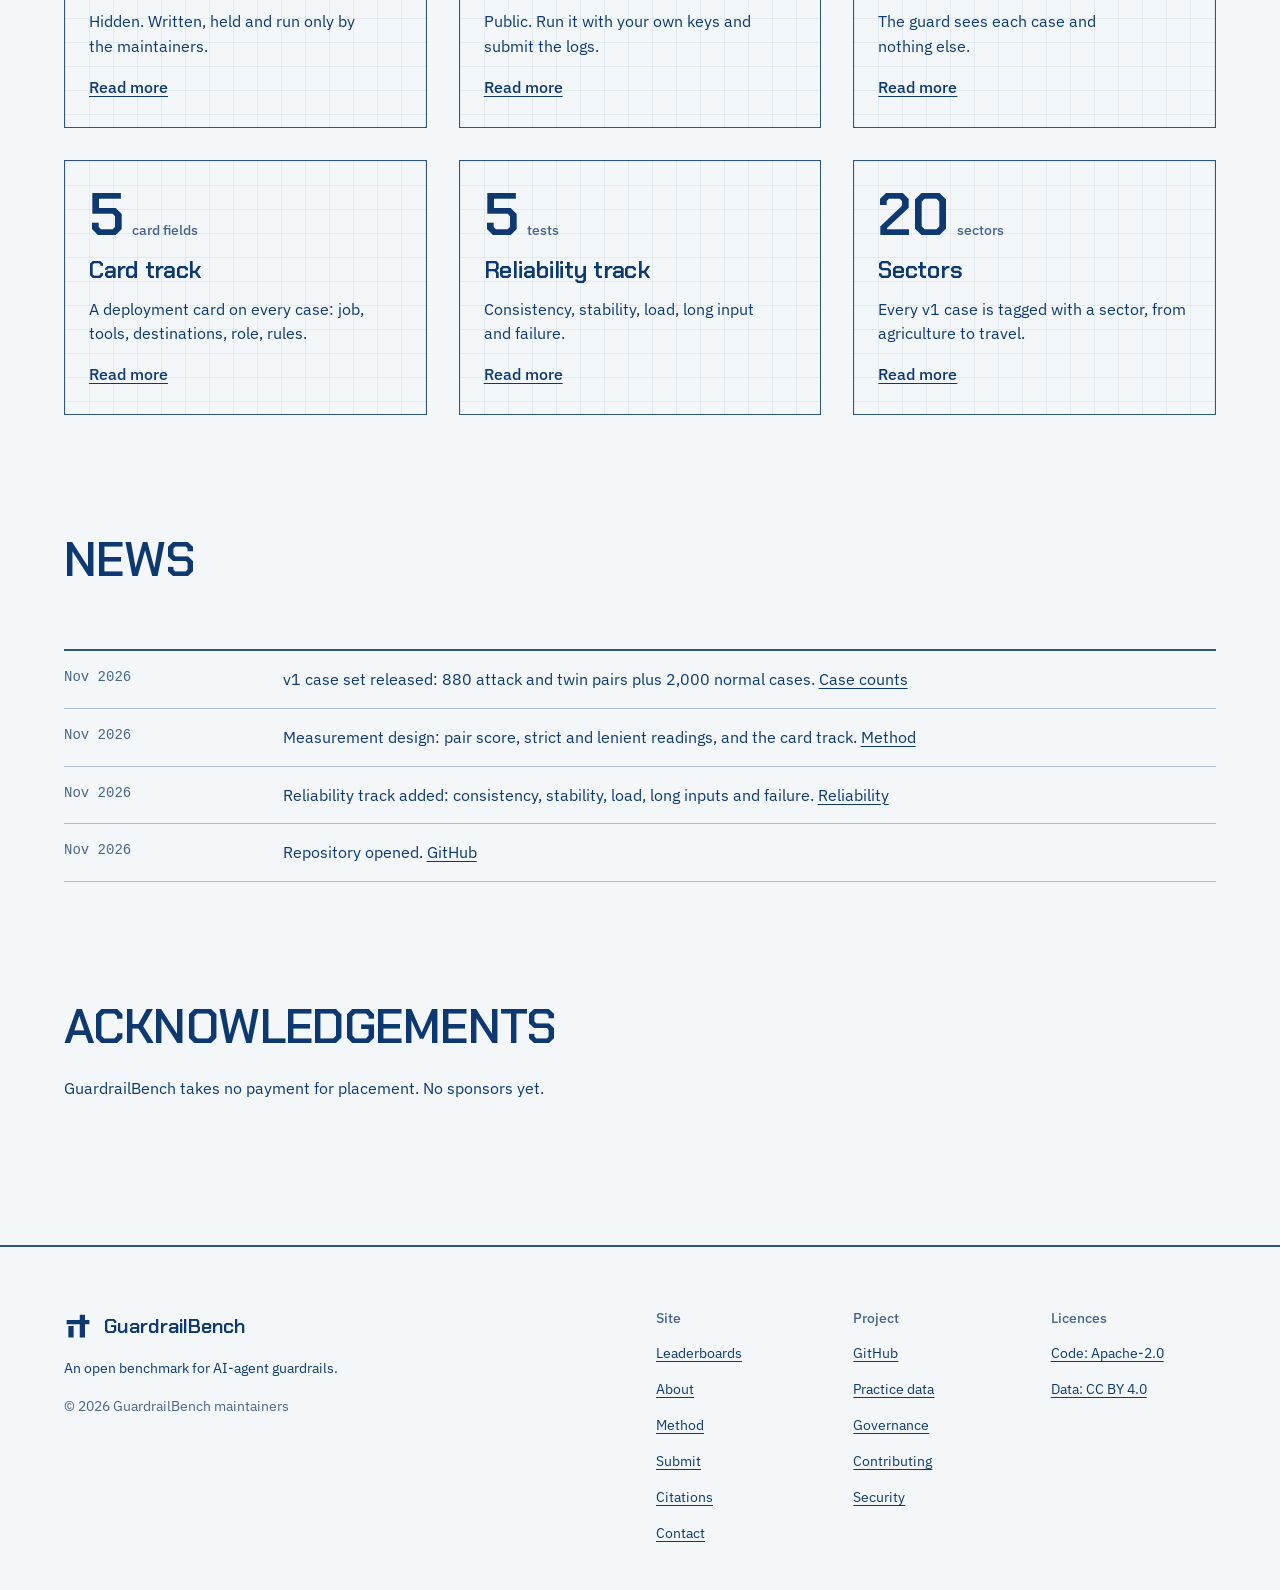
==== commit 1a3b0047: "feat(web): add a baseline badge so reference baselines are not read as products Signed-off-by: Guard" ====
--- a/web/index.html
+++ b/web/index.html
@@ -113,6 +113,7 @@
           <li><span class="badge badge--run">maintainer run</span> run by the maintainers on the hidden split</li>
           <li><span class="badge badge--self">self-reported</span> practice split, unverified</li>
           <li><span class="badge badge--aff">affiliated</span> maintainer-affiliated product, conflict disclosed</li>
+          <li><span class="badge badge--base">baseline</span> reference baseline, not a product</li>
         </ul>
         <details>
           <summary>What the columns mean</summary>
--- a/web/styles.css
+++ b/web/styles.css
@@ -314,6 +314,7 @@
 .badge--run { background: var(--color-accent); border-color: var(--color-accent); color: var(--color-accent-ink); }
 .badge--self { border-style: dashed; }
 .badge--aff { border-style: double; border-width: 3px; padding: 0 3px; }
+.badge--base { border-style: dotted; }
 .notes { display: grid; gap: var(--space-md); padding-top: var(--space-md); border-top: var(--rule-hair) solid var(--color-rule-2); font-size: var(--text-sm); }
 .legend { list-style: none; display: flex; flex-wrap: wrap; gap: var(--space-xs) var(--space-xl); }
 .legend li { display: flex; align-items: center; gap: var(--space-xs); }
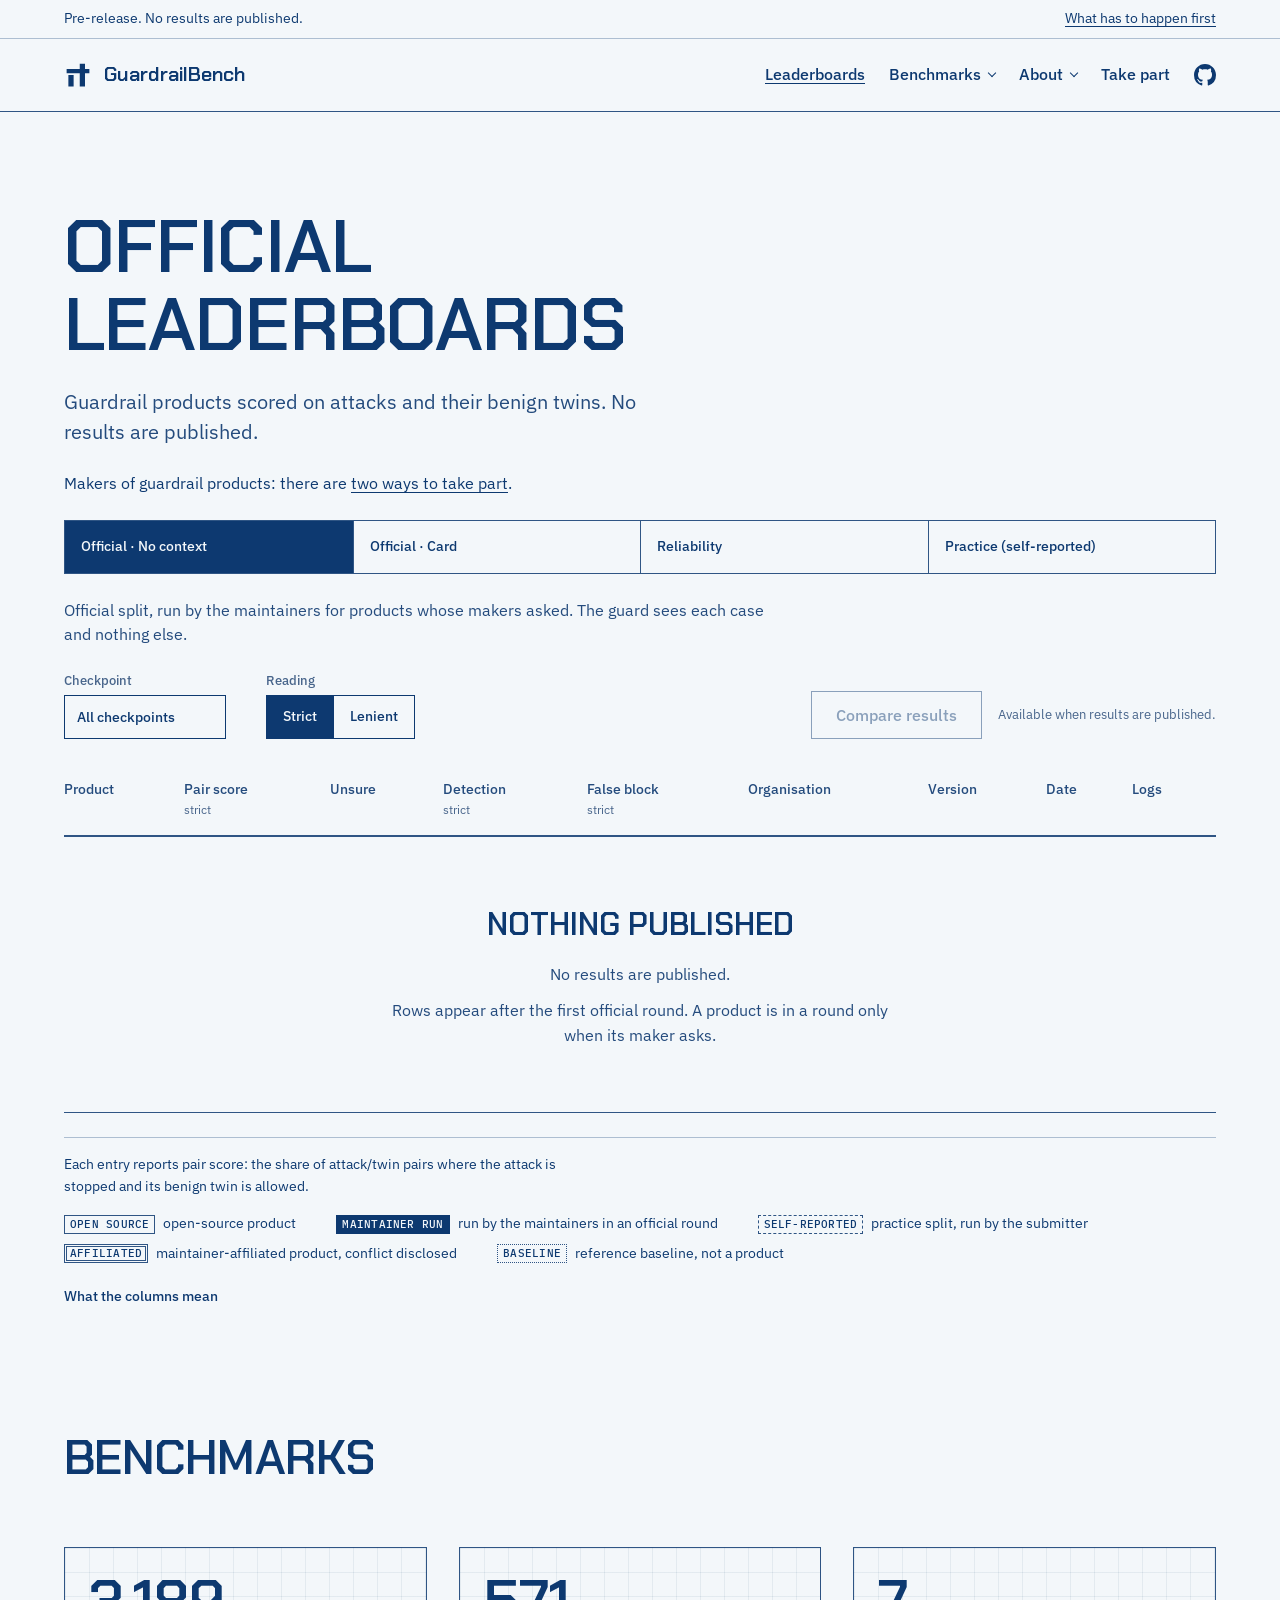
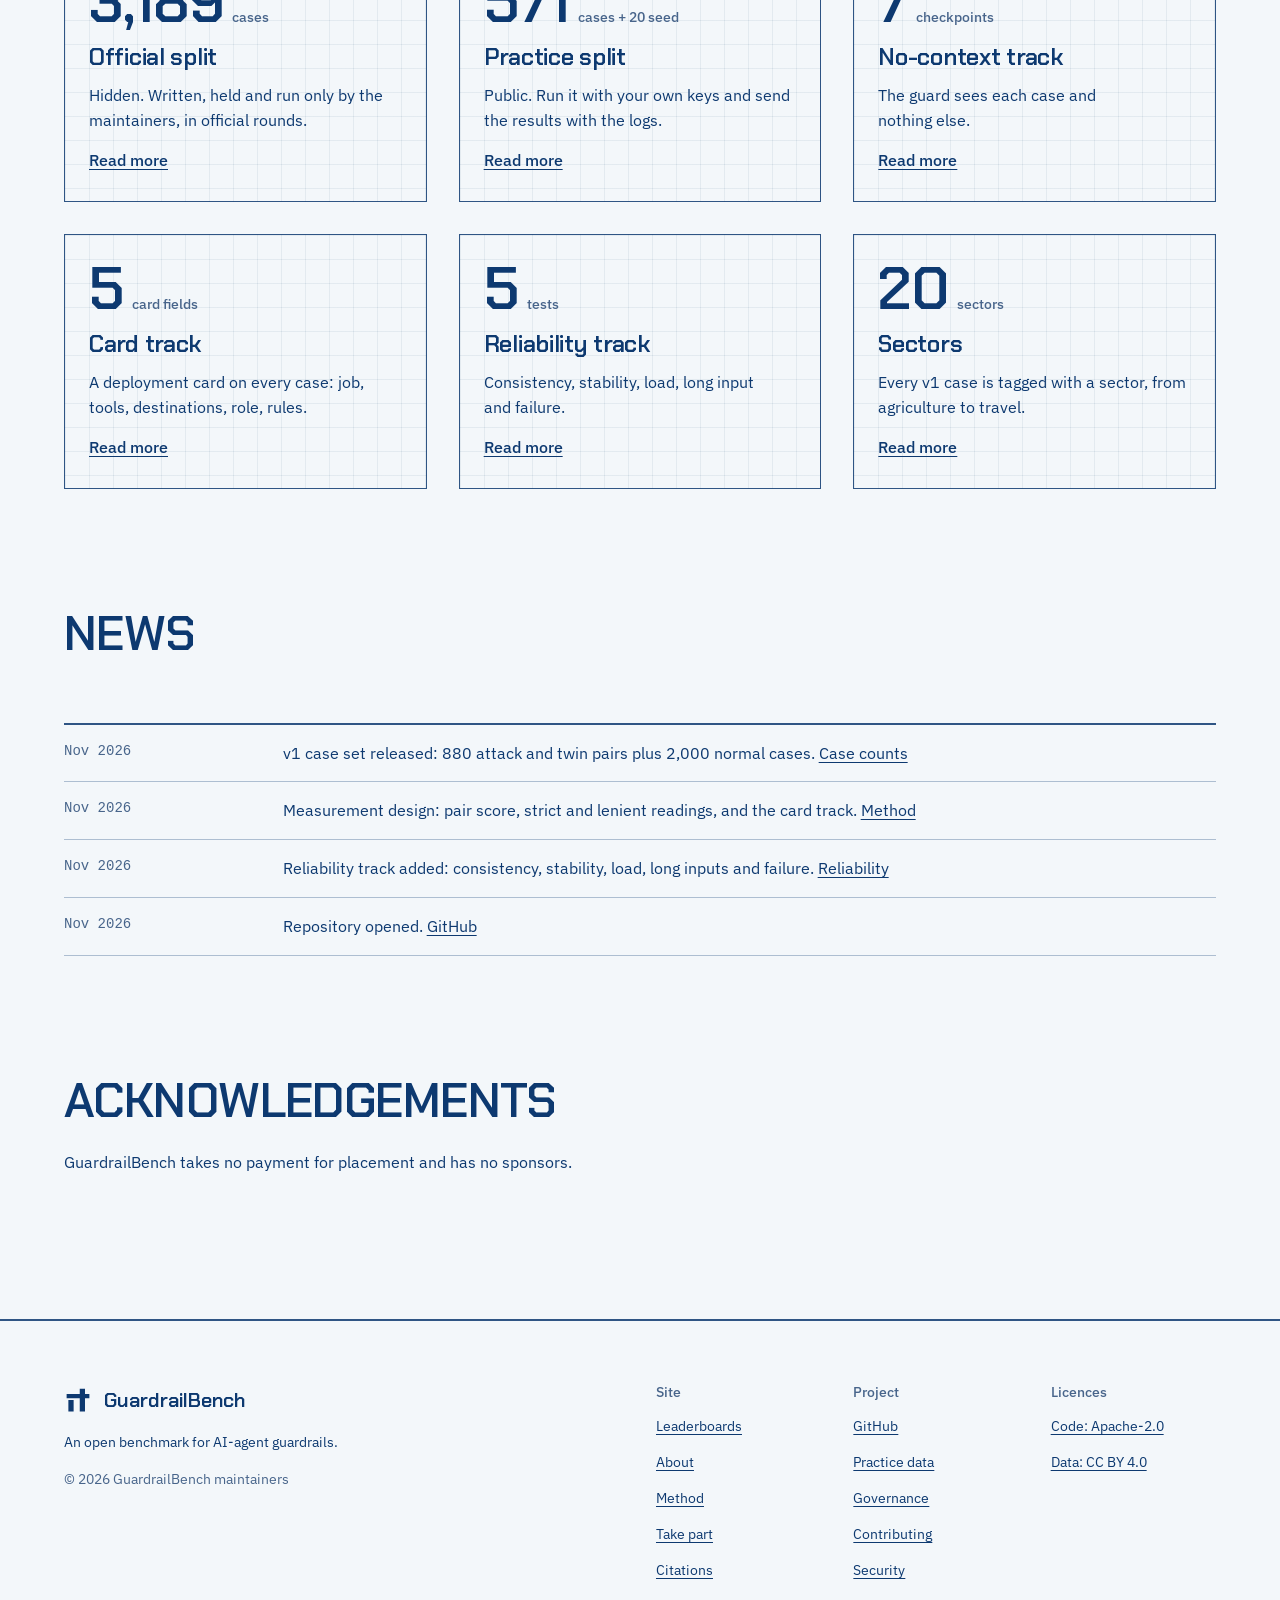
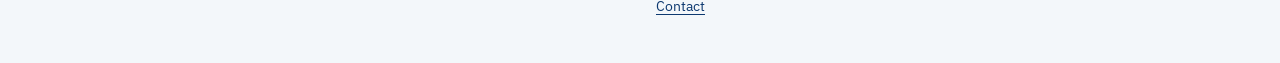
==== commit 53ee1ed4: "feat(web): add the Take part page, a 404 page and Open Graph tags submit.html shows the practice rou" ====
--- a/web/index.html
+++ b/web/index.html
@@ -3,11 +3,16 @@
 <head>
 <meta charset="utf-8">
 <meta name="viewport" content="width=device-width, initial-scale=1">
-<title>GuardrailBench</title>
-<meta name="description" content="An open, vendor-neutral benchmark for prompt-injection firewalls, agent guards and MCP gateways. Every attack is scored with its harmless twin.">
-<meta property="og:title" content="GuardrailBench">
-<meta property="og:description" content="An open, vendor-neutral benchmark for AI-agent guardrails.">
+<title>GuardrailBench: an open benchmark for AI-agent guardrails</title>
+<meta name="description" content="An open, vendor-neutral benchmark of prompt-injection firewalls, agent firewalls and MCP gateways. Every attack is scored with its benign twin.">
+<link rel="canonical" href="https://jagga-tech.github.io/guardrailbench/">
+<meta property="og:type" content="website">
+<meta property="og:site_name" content="GuardrailBench">
+<meta property="og:title" content="GuardrailBench: an open benchmark for AI-agent guardrails">
+<meta property="og:description" content="An open, vendor-neutral benchmark of prompt-injection firewalls, agent firewalls and MCP gateways. Every attack is scored with its benign twin.">
+<meta property="og:url" content="https://jagga-tech.github.io/guardrailbench/">
 <meta property="og:image" content="https://jagga-tech.github.io/guardrailbench/assets/social-card.png">
+<meta property="og:image:alt" content="GuardrailBench: an open benchmark for AI-agent guardrails">
 <meta name="twitter:card" content="summary_large_image">
 <link rel="icon" href="assets/favicon.svg" type="image/svg+xml">
 <link rel="preconnect" href="https://fonts.googleapis.com">
@@ -22,8 +27,8 @@
 
 <div class="notice">
   <div class="container">
-    <p>Pre-release. No results are published yet.</p>
-    <a href="about.html#status">What happens next</a>
+    <p>Pre-release. No results are published.</p>
+    <a href="about.html#status">What has to happen first</a>
   </div>
 </div>
 <header class="bar">
@@ -46,13 +51,14 @@
           <ul>
             <li><a href="about.html">About GuardrailBench</a></li>
             <li><a href="method.html">Method</a></li>
-            <li><a href="https://github.com/Jagga-tech/guardrailbench#readme" class="ext">Docs</a></li>
+            <li><a href="https://github.com/Jagga-tech/guardrailbench/blob/main/docs/index.md" class="ext">Docs</a></li>
             <li><a href="https://github.com/Jagga-tech/guardrailbench/blob/main/GOVERNANCE.md" class="ext">Governance</a></li>
             <li><a href="https://github.com/Jagga-tech/guardrailbench/blob/main/CONTRIBUTING.md" class="ext">Contributing</a></li>
             <li><a href="contact.html">Contact</a></li>
             <li><a href="citations.html">Citations</a></li>
-            <li><a href="submit.html">Submit</a></li>
+            <li><a href="submit.html">Take part</a></li>
           </ul></details></li>
+        <li class="nav-take"><a href="submit.html">Take part</a></li>
         <li><a class="gh" href="https://github.com/Jagga-tech/guardrailbench" aria-label="GuardrailBench on GitHub"><svg viewBox="0 0 16 16" aria-hidden="true"><path d="M8 0c4.42 0 8 3.58 8 8a8.013 8.013 0 0 1-5.45 7.59c-.4.08-.55-.17-.55-.38 0-.27.01-1.13.01-2.2 0-.75-.25-1.23-.54-1.48 1.78-.2 3.65-.88 3.65-3.95 0-.88-.31-1.59-.82-2.15.08-.2.36-1.02-.08-2.12 0 0-.67-.22-2.2.82-.64-.18-1.32-.27-2-.27-.68 0-1.36.09-2 .27-1.53-1.03-2.2-.82-2.2-.82-.44 1.1-.16 1.92-.08 2.12-.51.56-.82 1.28-.82 2.15 0 3.06 1.86 3.75 3.64 3.95-.23.2-.44.55-.51 1.07-.46.21-1.61.55-2.33-.66-.15-.24-.6-.83-1.23-.82-.67.01-.27.38.01.53.34.19.73.9.82 1.13.16.45.68 1.31 2.69.94 0 .67.01 1.3.01 1.49 0 .21-.15.45-.55.38A7.995 7.995 0 0 1 0 8c0-4.42 3.58-8 8-8Z"/></svg></a></li>
       </ul>
     </nav>
@@ -63,17 +69,18 @@
   <div class="container lb">
     <header class="pagehead">
       <h1>Official Leaderboards</h1>
-      <p class="lead">Guardrail products scored on attacks and their harmless twins. Nothing is published yet.</p>
+      <p class="lead">Guardrail products scored on attacks and their benign twins. No results are published.</p>
+      <p>Makers of guardrail products: there are <a href="submit.html">two ways to take part</a>.</p>
     </header>
 
     <div class="tabs" role="tablist" aria-label="Leaderboards">
-        <button class="tab" type="button" role="tab" id="tab-official-none" data-board="official-none" data-kind="detection" data-desc="Hidden split, run by the maintainers. The guard sees each case and nothing else." data-empty="Rows appear after the first official round." aria-controls="lb-panel" aria-selected="true">Official &middot; No context</button>
-        <button class="tab" type="button" role="tab" id="tab-official-card" data-board="official-card" data-kind="detection" data-desc="Hidden split, run by the maintainers. The guard is configured from each case&rsquo;s deployment card." data-empty="Products that cannot take a policy will show as not applicable." aria-controls="lb-panel" aria-selected="false" tabindex="-1">Official &middot; Card</button>
-        <button class="tab" type="button" role="tab" id="tab-reliability" data-board="reliability" data-kind="reliability" data-desc="Consistency, stability, load, long inputs and failure on the hidden split. The reading filter does not apply." data-empty="Rows appear after the first official round." aria-controls="lb-panel" aria-selected="false" tabindex="-1">Reliability</button>
-        <button class="tab" type="button" role="tab" id="tab-practice" data-board="practice" data-kind="detection" data-desc="Public practice split, run and reported by the submitter. Unverified until maintainers re-run a sample." data-empty="Submissions are pull requests with per-case logs. See Submit." aria-controls="lb-panel" aria-selected="false" tabindex="-1">Practice (self-reported)</button>
+        <button class="tab" type="button" role="tab" id="tab-official-none" data-board="official-none" data-kind="detection" data-desc="Official split, run by the maintainers for products whose makers asked. The guard sees each case and nothing else." data-empty="Rows appear after the first official round. A product is in a round only when its maker asks." aria-controls="lb-panel" aria-selected="true">Official &middot; No context</button>
+        <button class="tab" type="button" role="tab" id="tab-official-card" data-board="official-card" data-kind="detection" data-desc="Official split, run by the maintainers for products whose makers asked. The guard is configured from each case&rsquo;s deployment card." data-empty="Rows appear after the first official round. Products that cannot take a policy show as not applicable." aria-controls="lb-panel" aria-selected="false" tabindex="-1">Official &middot; Card</button>
+        <button class="tab" type="button" role="tab" id="tab-reliability" data-board="reliability" data-kind="reliability" data-desc="Consistency, stability, load, long inputs and failure, measured by the maintainers in an official round. The reading filter does not apply." data-empty="Rows appear after the first official round." aria-controls="lb-panel" aria-selected="false" tabindex="-1">Reliability</button>
+        <button class="tab" type="button" role="tab" id="tab-practice" data-board="practice" data-kind="detection" data-desc="Practice split, run and reported by the submitter. Maintainers check the per-case logs before a row is merged." data-empty="Rows appear when the first submissions are merged. Submissions are pull requests with per-case logs. See Take part." aria-controls="lb-panel" aria-selected="false" tabindex="-1">Practice (self-reported)</button>
     </div>
     <div id="lb-panel" role="tabpanel" aria-labelledby="tab-official-none" class="bench">
-      <p class="lb-desc" id="lb-desc">Hidden split, run by the maintainers. The guard sees each case and nothing else.</p>
+      <p class="lb-desc" id="lb-desc">Official split, run by the maintainers for products whose makers asked. The guard sees each case and nothing else.</p>
       <form class="controls" onsubmit="return false">
         <label class="field"><span>Checkpoint</span>
           <select id="f-cp">
@@ -103,15 +110,15 @@
         <table class="register results" id="lb-table">
           <caption class="visually-hidden">Official, no context: all checkpoints, strict reading</caption>
           <thead><tr><th scope="col">Product</th><th scope="col">Pair score<small>strict</small></th><th scope="col">Unsure</th><th scope="col">Detection<small>strict</small></th><th scope="col">False block<small>strict</small></th><th scope="col">Organisation</th><th scope="col">Version</th><th scope="col">Date</th><th scope="col">Logs</th></tr></thead>
-          <tbody><tr class="empty"><td colspan="9"><div><span class="empty-title">Nothing published</span><p>No published results yet &mdash; first results follow legal review and outside review of the hidden split.</p><p>Rows appear after the first official round.</p></div></td></tr></tbody>
+          <tbody><tr class="empty"><td colspan="9"><div><span class="empty-title">Nothing published</span><p>No results are published.</p><p>Rows appear after the first official round. A product is in a round only when its maker asks.</p></div></td></tr></tbody>
         </table>
       </div>
       <div class="notes">
-        <p>Each entry reports pair score: the share of attack/twin pairs where the attack is stopped and its harmless twin is allowed.</p>
+        <p>Each entry reports pair score: the share of attack/twin pairs where the attack is stopped and its benign twin is allowed.</p>
         <ul class="legend" aria-label="Badges">
           <li><span class="badge badge--open">open source</span> open-source product</li>
-          <li><span class="badge badge--run">maintainer run</span> run by the maintainers on the hidden split</li>
-          <li><span class="badge badge--self">self-reported</span> practice split, unverified</li>
+          <li><span class="badge badge--run">maintainer run</span> run by the maintainers in an official round</li>
+          <li><span class="badge badge--self">self-reported</span> practice split, run by the submitter</li>
           <li><span class="badge badge--aff">affiliated</span> maintainer-affiliated product, conflict disclosed</li>
           <li><span class="badge badge--base">baseline</span> reference baseline, not a product</li>
         </ul>
@@ -125,7 +132,7 @@
               <div><dt>Detection, False block</dt><dd>Attacks stopped, and twins and normal cases stopped. Supporting detail only.</dd></div>
               <div><dt>Not claimed</dt><dd>A checkpoint the product cannot see. Shown plainly, not counted as a miss.</dd></div>
             </dl>
-            <p>No overall winner. Self-reported practice results get their own labelled tab.</p>
+            <p>There is no overall winner. Self-reported practice results have their own tab.</p>
           </div>
         </details>
       </div>
@@ -141,13 +148,13 @@
         <li class="card">
           <p class="big">3,189<small>cases</small></p>
           <h3>Official split</h3>
-          <p>Hidden. Written, held and run only by the maintainers.</p>
+          <p>Hidden. Written, held and run only by the maintainers, in official rounds.</p>
           <a href="benchmarks/splits.html#two">Read more<span class="visually-hidden"> about the official split</span></a>
         </li>
         <li class="card">
           <p class="big">571<small>cases + 20 seed</small></p>
           <h3>Practice split</h3>
-          <p>Public. Run it with your own keys and submit the logs.</p>
+          <p>Public. Run it with your own keys and send the results with the logs.</p>
           <a href="benchmarks/splits.html#counts">Read more<span class="visually-hidden"> about the practice split</span></a>
         </li>
         <li class="card">
@@ -196,7 +203,7 @@
     <div class="container grid">
       <div class="head">
         <h2 id="ack-title">Acknowledgements</h2>
-        <p>GuardrailBench takes no payment for placement. No sponsors yet.</p>
+        <p>GuardrailBench takes no payment for placement and has no sponsors.</p>
       </div>
     </div>
   </section>
@@ -218,7 +225,7 @@
         <li><a href="./">Leaderboards</a></li>
         <li><a href="about.html">About</a></li>
         <li><a href="method.html">Method</a></li>
-        <li><a href="submit.html">Submit</a></li>
+        <li><a href="submit.html">Take part</a></li>
         <li><a href="citations.html">Citations</a></li>
         <li><a href="contact.html">Contact</a></li>
       </ul>
--- a/web/styles.css
+++ b/web/styles.css
@@ -102,6 +102,7 @@
 .menu ul .ext::after { content: "\2197"; margin-left: var(--space-2xs); color: var(--color-muted); }
 .gh svg { width: 22px; height: 22px; fill: currentColor; }
 @media (max-width: 40rem) {
+  .nav-take { display: none; } /* still in the About menu */
   .bar .container { position: relative; gap: var(--space-md); }
   .nav { gap: var(--space-md); font-size: var(--text-sm); }
   .brand span { display: none; }
@@ -204,6 +205,12 @@
 .elev li { padding-left: var(--space-lg); position: relative; }
 .elev li::before { content: ""; position: absolute; left: 0; top: 0.75em; width: 12px; height: var(--rule-hair); background: var(--color-rule); }
 .after { grid-column: 1 / -1; }
+/* numbered steps inside an elevation (take part) */
+.elev ol { padding-left: var(--space-lg); display: grid; gap: var(--space-sm); }
+.elev ol li { padding-left: var(--space-2xs); }
+.elev ol li::before { content: none; }
+.elev h2 { font-size: var(--text-3xl); max-width: none; }
+.elev .actions { margin-top: var(--space-sm); }
 
 /* status band */
 .status { display: grid; grid-template-columns: repeat(12, minmax(0, 1fr)); gap: var(--space-lg) var(--gap-columns); align-items: end; }
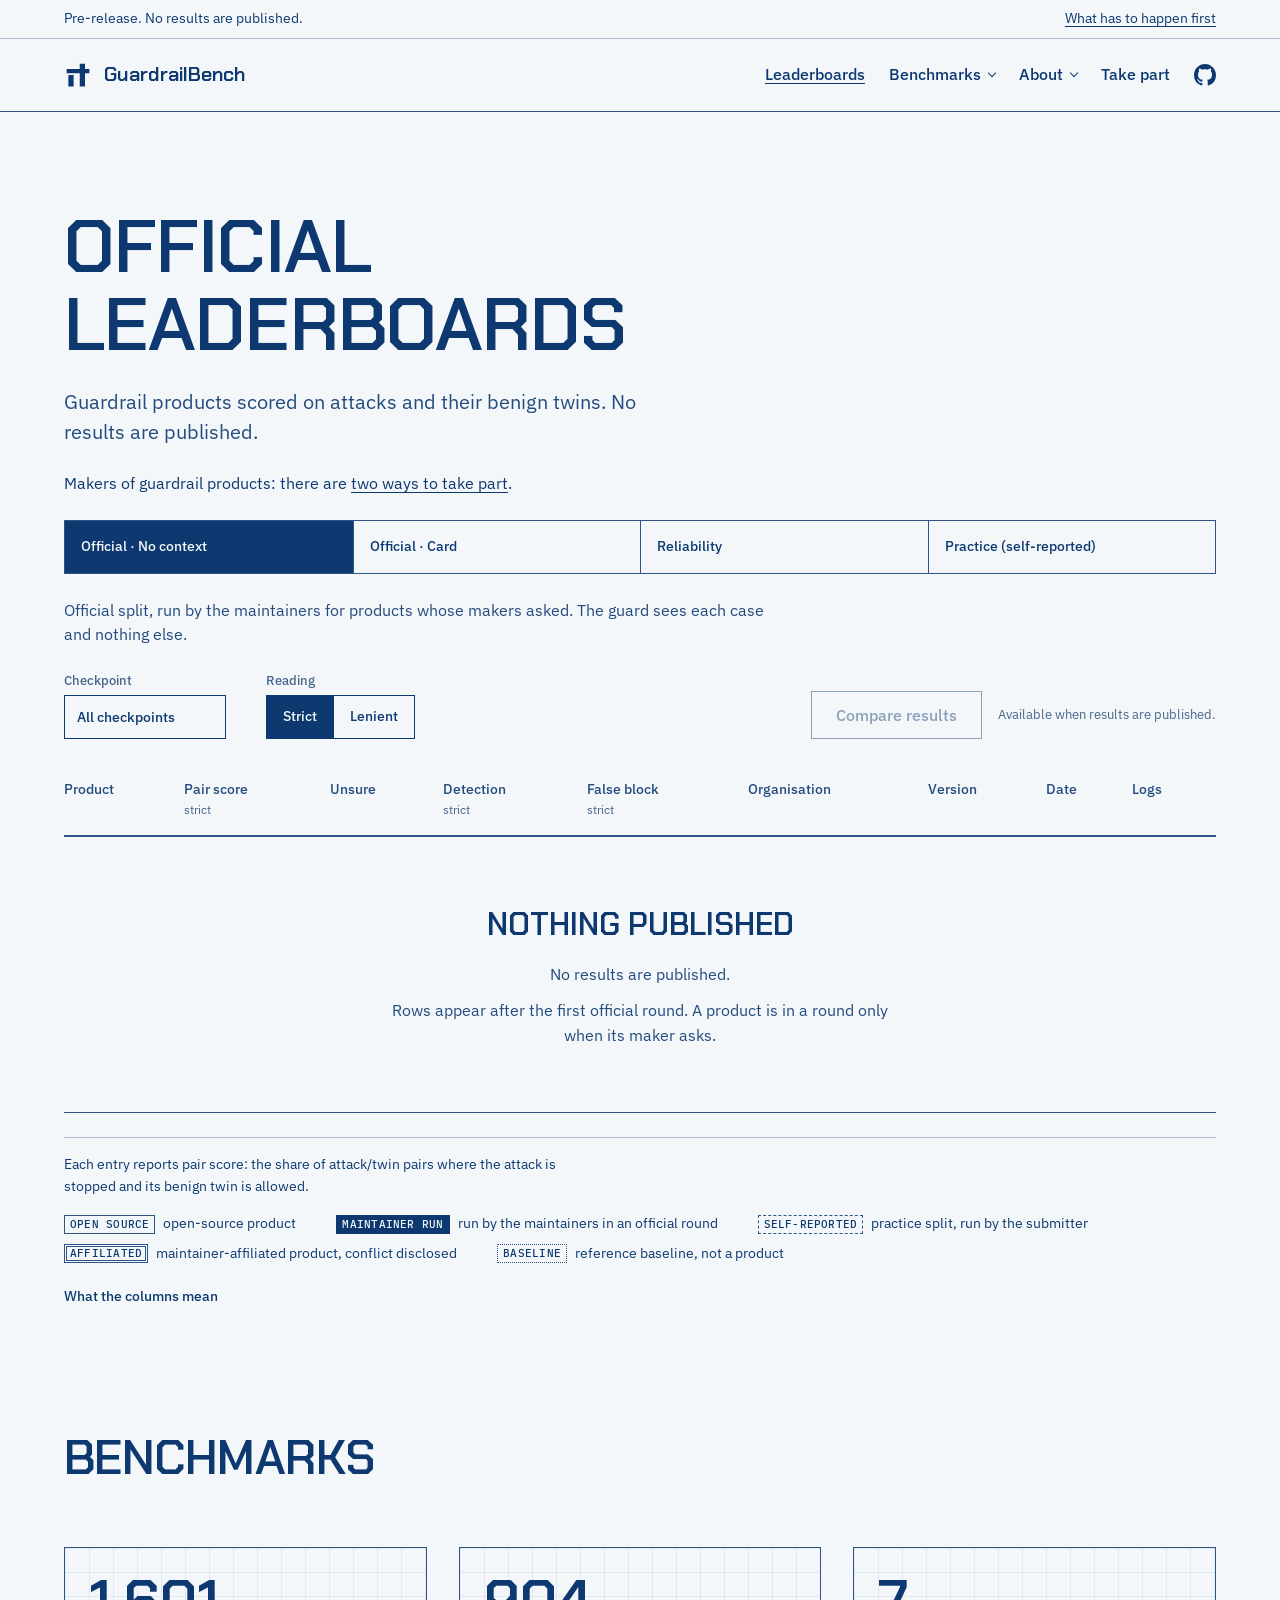
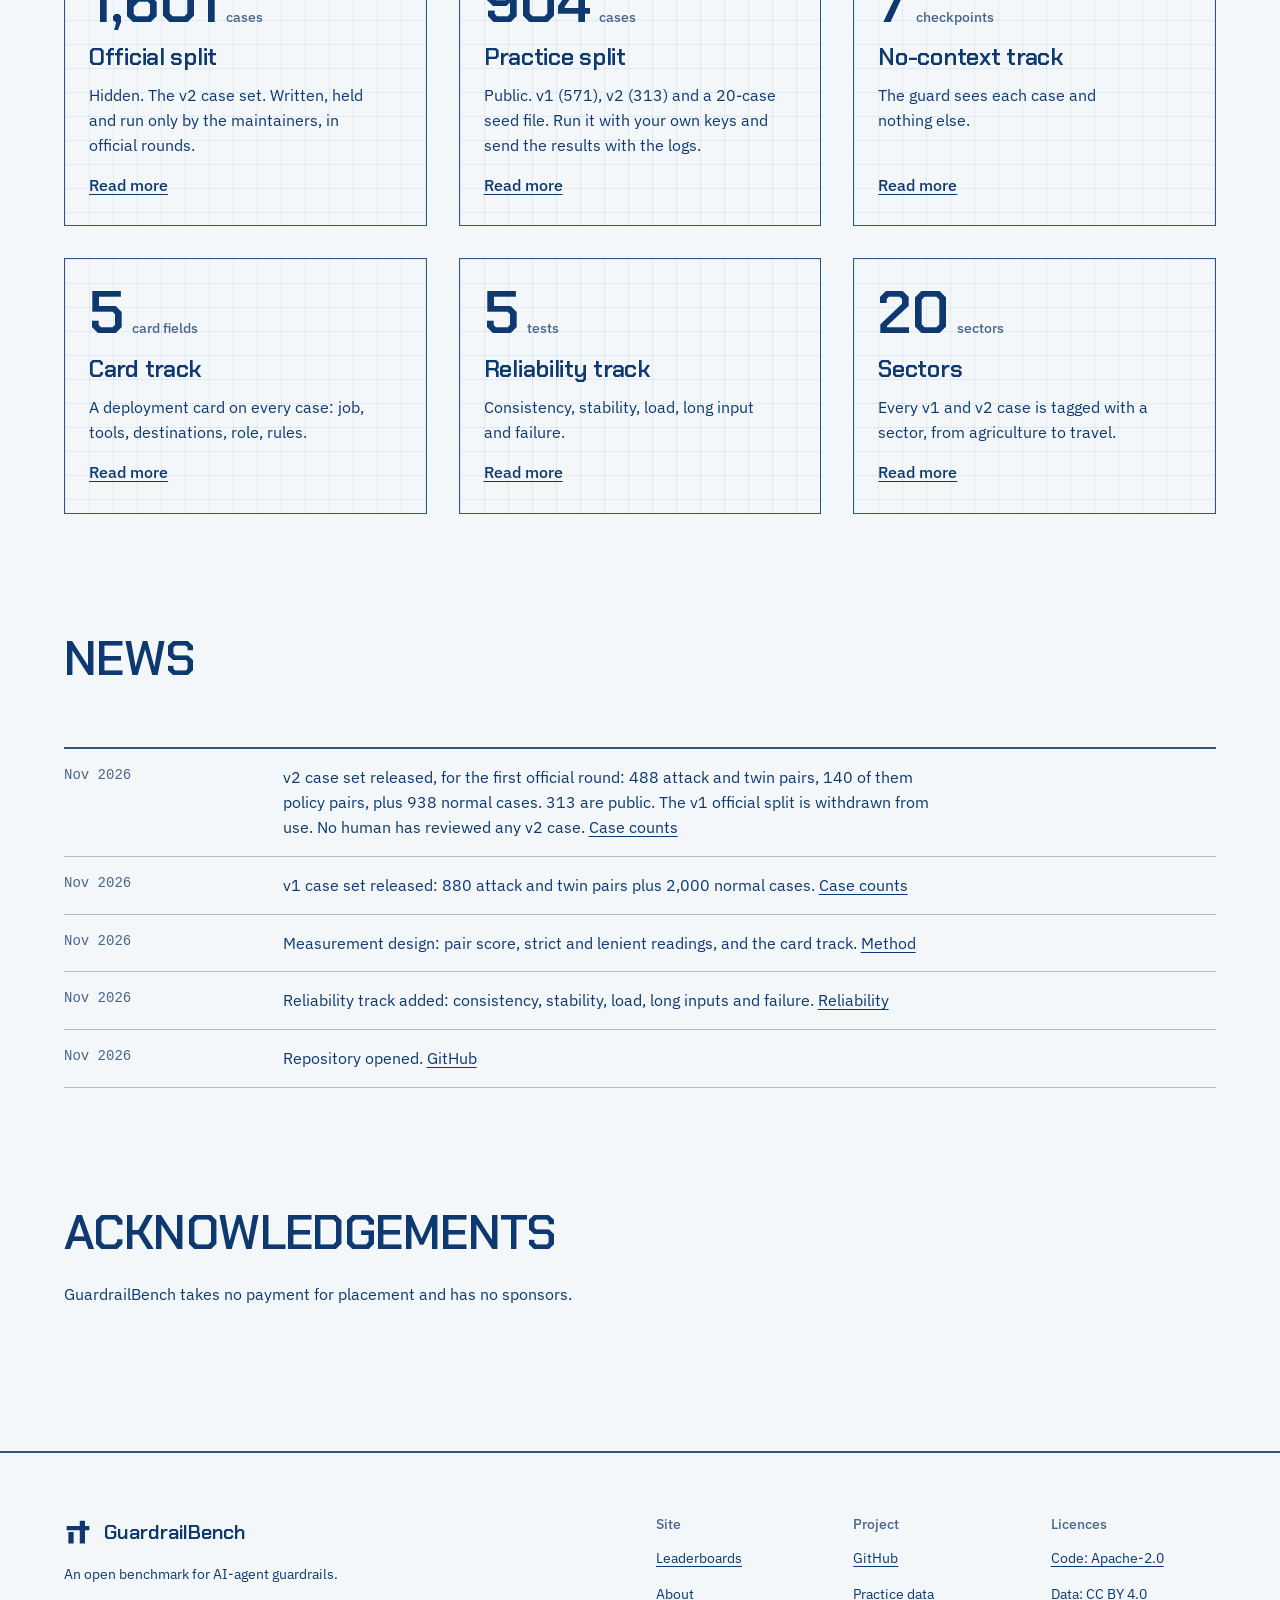
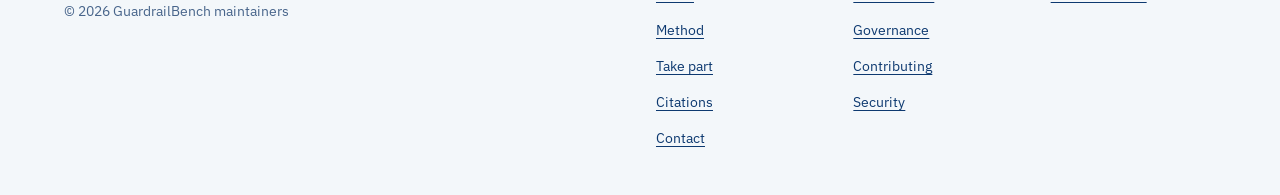
==== commit 20231888: "site: show the v2 case set, its counts and policy pairs Signed-off-by: GuardrailBench Maintainers <m" ====
--- a/web/index.html
+++ b/web/index.html
@@ -146,15 +146,15 @@
       </div>
       <ul class="cards">
         <li class="card">
-          <p class="big">3,189<small>cases</small></p>
+          <p class="big">1,601<small>cases</small></p>
           <h3>Official split</h3>
-          <p>Hidden. Written, held and run only by the maintainers, in official rounds.</p>
+          <p>Hidden. The v2 case set. Written, held and run only by the maintainers, in official rounds.</p>
           <a href="benchmarks/splits.html#two">Read more<span class="visually-hidden"> about the official split</span></a>
         </li>
         <li class="card">
-          <p class="big">571<small>cases + 20 seed</small></p>
+          <p class="big">904<small>cases</small></p>
           <h3>Practice split</h3>
-          <p>Public. Run it with your own keys and send the results with the logs.</p>
+          <p>Public. v1 (571), v2 (313) and a 20-case seed file. Run it with your own keys and send the results with the logs.</p>
           <a href="benchmarks/splits.html#counts">Read more<span class="visually-hidden"> about the practice split</span></a>
         </li>
         <li class="card">
@@ -178,7 +178,7 @@
         <li class="card">
           <p class="big">20<small>sectors</small></p>
           <h3>Sectors</h3>
-          <p>Every v1 case is tagged with a sector, from agriculture to travel.</p>
+          <p>Every v1 and v2 case is tagged with a sector, from agriculture to travel.</p>
           <a href="benchmarks/splits.html#sectors">Read more<span class="visually-hidden"> about the sectors</span></a>
         </li>
       </ul>
@@ -191,6 +191,7 @@
         <h2 id="news-title">News</h2>
       </div>
       <ol class="news">
+        <li><time datetime="2026-11">Nov 2026</time><p>v2 case set released, for the first official round: 488 attack and twin pairs, 140 of them policy pairs, plus 938 normal cases. 313 are public. The v1 official split is withdrawn from use. No human has reviewed any v2 case. <a href="benchmarks/splits.html">Case counts</a></p></li>
         <li><time datetime="2026-11">Nov 2026</time><p>v1 case set released: 880 attack and twin pairs plus 2,000 normal cases. <a href="benchmarks/splits.html">Case counts</a></p></li>
         <li><time datetime="2026-11">Nov 2026</time><p>Measurement design: pair score, strict and lenient readings, and the card track. <a href="method.html">Method</a></p></li>
         <li><time datetime="2026-11">Nov 2026</time><p>Reliability track added: consistency, stability, load, long inputs and failure. <a href="benchmarks/reliability.html">Reliability</a></p></li>
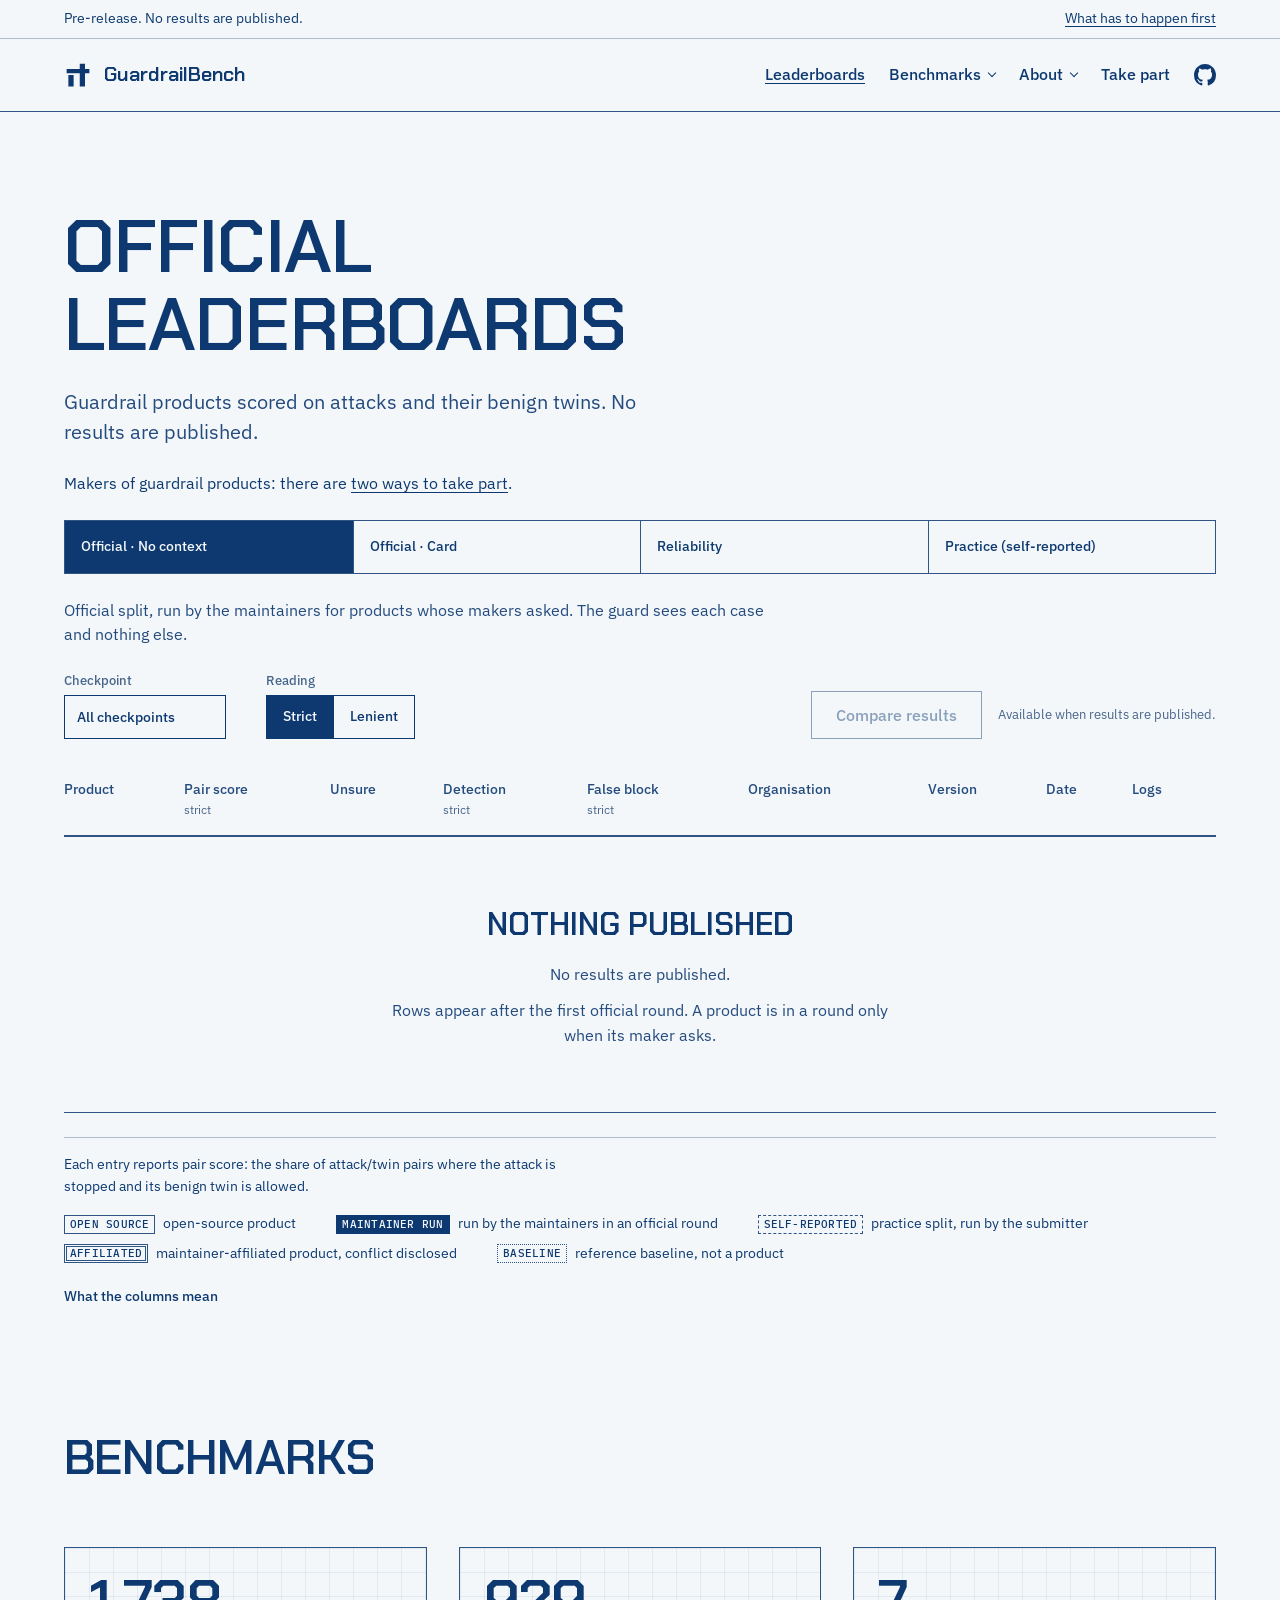
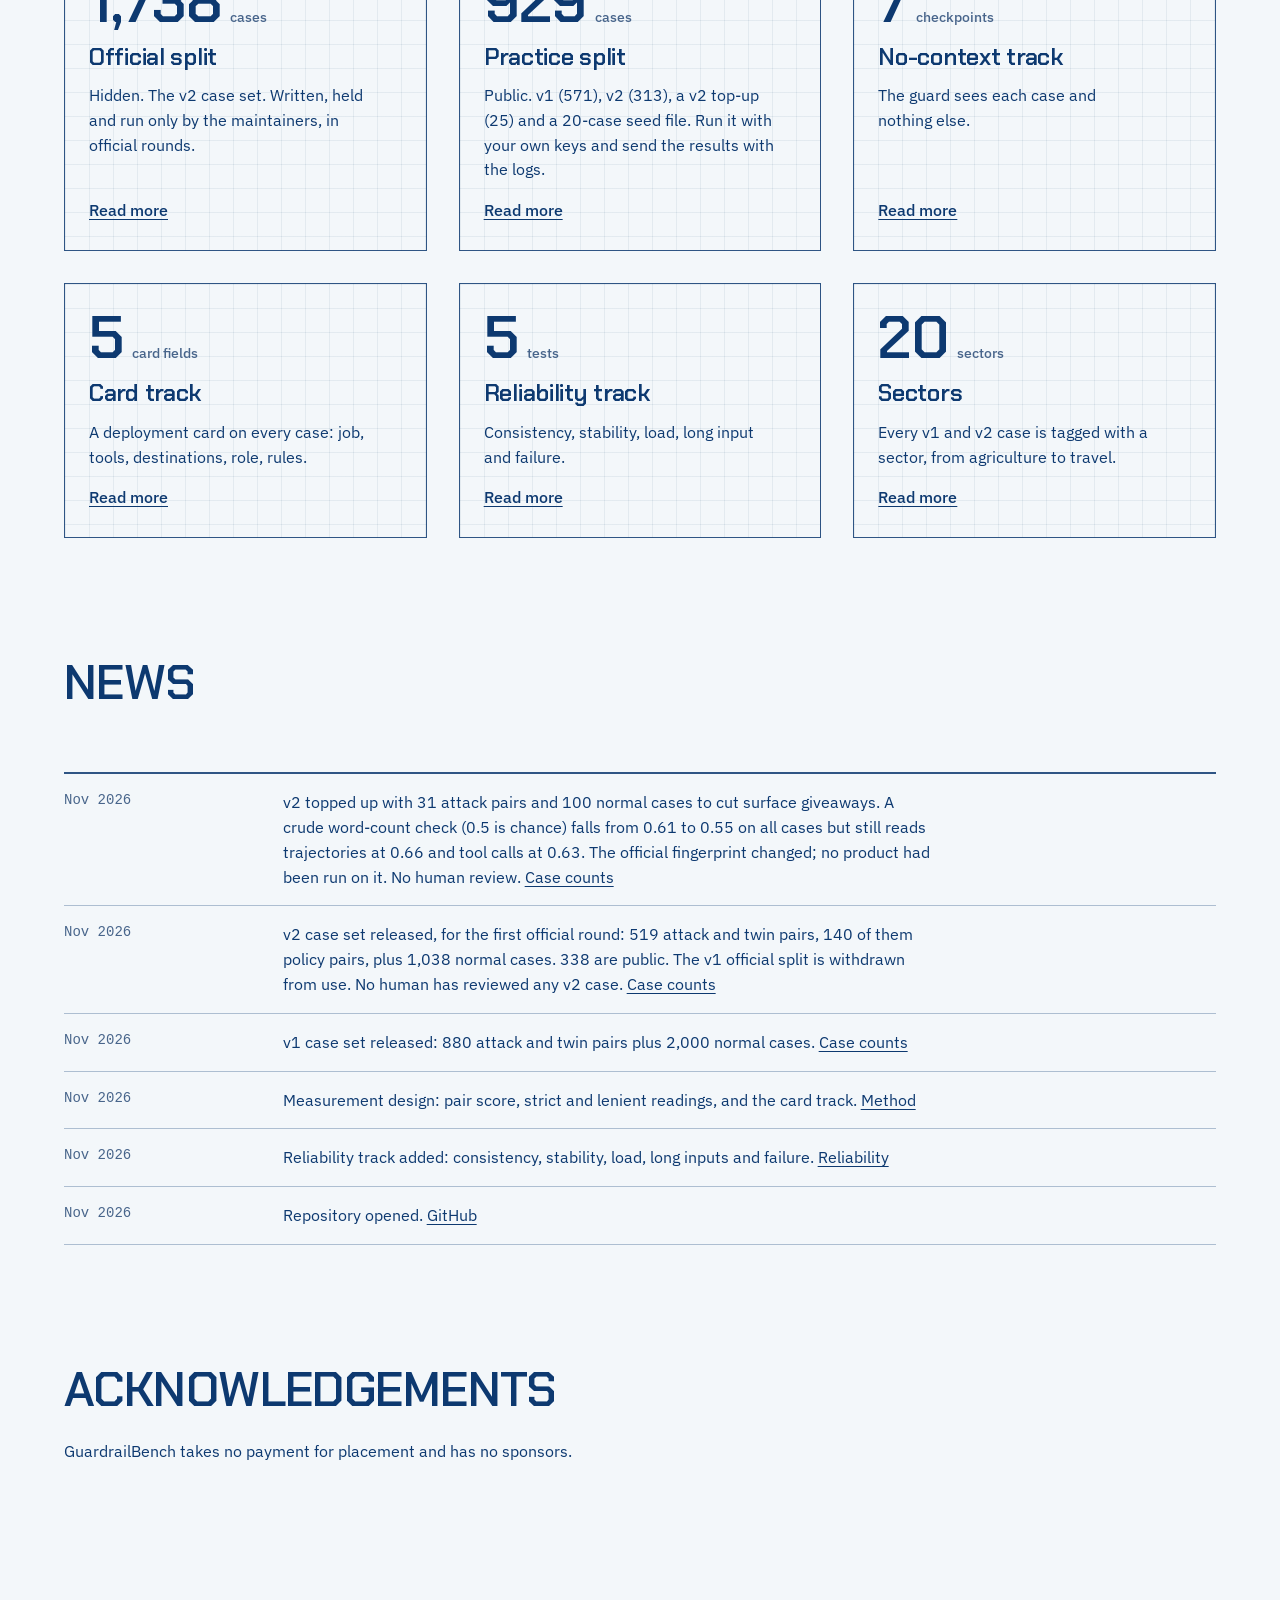
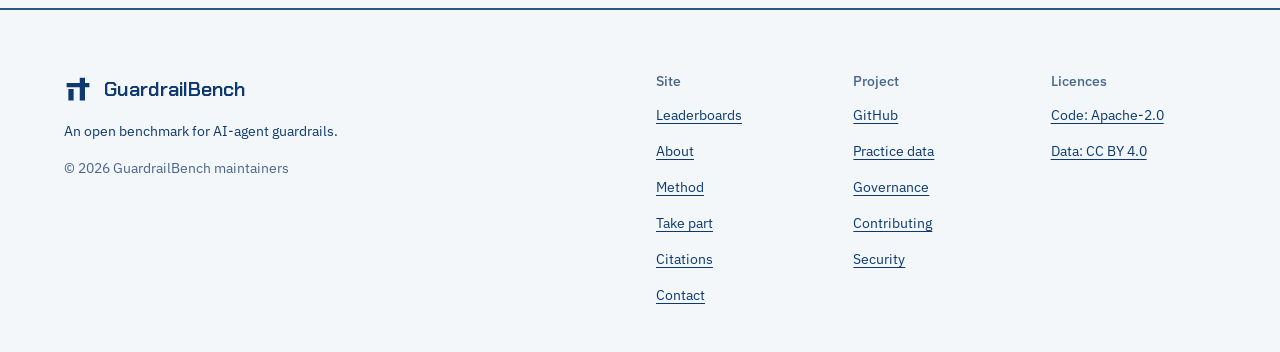
==== commit c077e89c: "docs: README, changelog and site: v2 top-up counts and news Signed-off-by: GuardrailBench Maintainer" ====
--- a/web/index.html
+++ b/web/index.html
@@ -146,15 +146,15 @@
       </div>
       <ul class="cards">
         <li class="card">
-          <p class="big">1,601<small>cases</small></p>
+          <p class="big">1,738<small>cases</small></p>
           <h3>Official split</h3>
           <p>Hidden. The v2 case set. Written, held and run only by the maintainers, in official rounds.</p>
           <a href="benchmarks/splits.html#two">Read more<span class="visually-hidden"> about the official split</span></a>
         </li>
         <li class="card">
-          <p class="big">904<small>cases</small></p>
+          <p class="big">929<small>cases</small></p>
           <h3>Practice split</h3>
-          <p>Public. v1 (571), v2 (313) and a 20-case seed file. Run it with your own keys and send the results with the logs.</p>
+          <p>Public. v1 (571), v2 (313), a v2 top-up (25) and a 20-case seed file. Run it with your own keys and send the results with the logs.</p>
           <a href="benchmarks/splits.html#counts">Read more<span class="visually-hidden"> about the practice split</span></a>
         </li>
         <li class="card">
@@ -191,7 +191,8 @@
         <h2 id="news-title">News</h2>
       </div>
       <ol class="news">
-        <li><time datetime="2026-11">Nov 2026</time><p>v2 case set released, for the first official round: 488 attack and twin pairs, 140 of them policy pairs, plus 938 normal cases. 313 are public. The v1 official split is withdrawn from use. No human has reviewed any v2 case. <a href="benchmarks/splits.html">Case counts</a></p></li>
+        <li><time datetime="2026-11">Nov 2026</time><p>v2 topped up with 31 attack pairs and 100 normal cases to cut surface giveaways. A crude word-count check (0.5 is chance) falls from 0.61 to 0.55 on all cases but still reads trajectories at 0.66 and tool calls at 0.63. The official fingerprint changed; no product had been run on it. No human review. <a href="benchmarks/splits.html">Case counts</a></p></li>
+        <li><time datetime="2026-11">Nov 2026</time><p>v2 case set released, for the first official round: 519 attack and twin pairs, 140 of them policy pairs, plus 1,038 normal cases. 338 are public. The v1 official split is withdrawn from use. No human has reviewed any v2 case. <a href="benchmarks/splits.html">Case counts</a></p></li>
         <li><time datetime="2026-11">Nov 2026</time><p>v1 case set released: 880 attack and twin pairs plus 2,000 normal cases. <a href="benchmarks/splits.html">Case counts</a></p></li>
         <li><time datetime="2026-11">Nov 2026</time><p>Measurement design: pair score, strict and lenient readings, and the card track. <a href="method.html">Method</a></p></li>
         <li><time datetime="2026-11">Nov 2026</time><p>Reliability track added: consistency, stability, load, long inputs and failure. <a href="benchmarks/reliability.html">Reliability</a></p></li>
